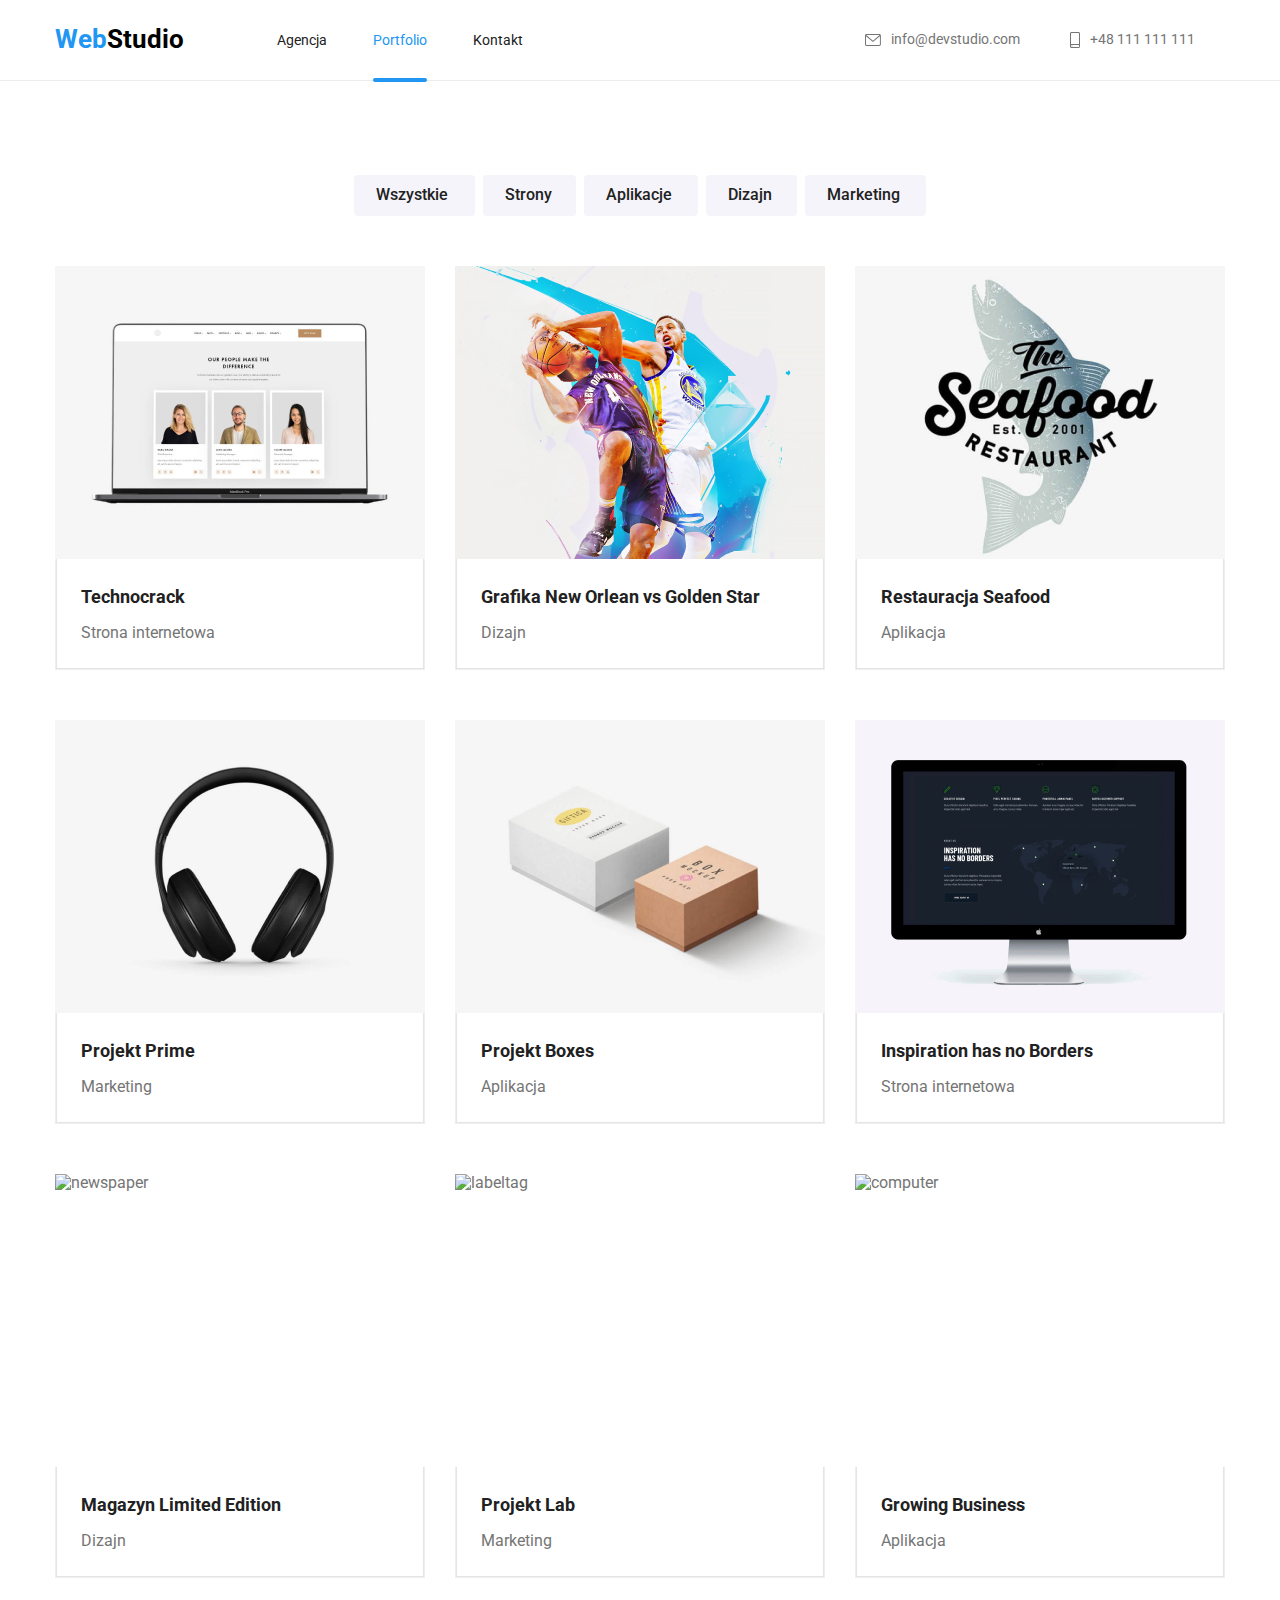
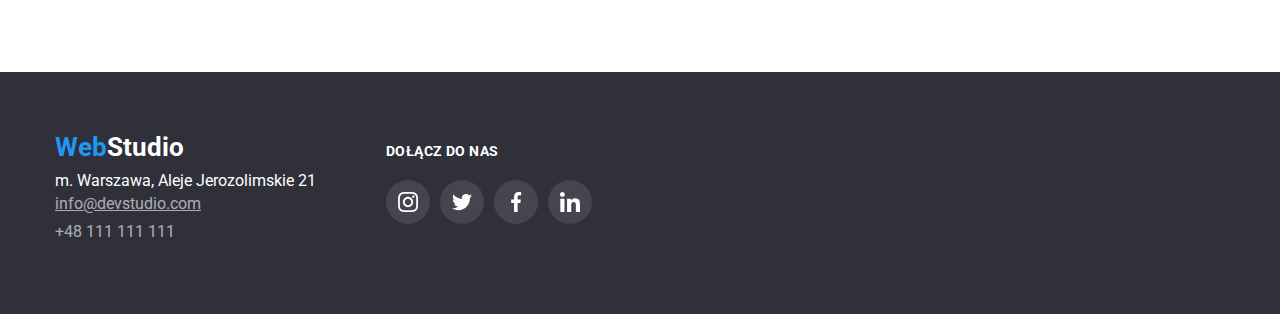
==== portfolio.html @ b487fbed "up" ====
<!DOCTYPE html>
<html lang="en">
  <head>
    <meta charset="UTF-8" />
    <meta http-equiv="X-UA-Compatible" content="IE=edge" />
    <meta name="viewport" content="width=device-width, initial-scale=1.0" />
    <title>Portfolio</title>
    <link
      rel="stylesheet"
      href="https://cdnjs.cloudflare.com/ajax/libs/modern-normalize/1.0.0/modern-normalize.min.css"
    />
    <link
      href="https://fonts.googleapis.com/css2?family=Raleway:wght@700&family=Roboto:wght@400;500;700;900&display=swap"
      rel="stylesheet"
    />
    <link href="./css/style.css" rel="stylesheet" />
  </head>
  <body>
    <header class="box-1">
      <div class="container">
        <div class="container-header">
          <a class="header" href="index.html">
            <span class="header-logo">Web</span>Studio</a
          >
          <nav>
            <ul class="navigation">
              <li><a class="link navigation" href="index.html">Agencja</a></li>
              <li>
                <a class="link navigation activepage" href="portfolio.html">Portfolio</a>
              </li>
              <li><a class="link navigation" href="#">Kontakt</a></li>
            </ul>
          </nav>
          <ul class="heading">
            <li>
              <a class="contact" href="mailto:info@devstudio.com">
                <svg class="icon-envelope">
                  <use href="./images/icons.svg#icon-envelope"></use>
                </svg>
                info@devstudio.com
              </a>
            </li>
            <li>
              <a class="contact-tel contact" href="tel:+48 111 111 111">
                <svg class="icon-smartphone">
                  <use href="./images/icons.svg#icon-smartphone"></use>
                </svg>
                +48 111 111 111
              </a>
            </li>
          </ul>
        </div>
      </div>
    </header>
    <main>
      <section class="button-section section">
        <div class="container">
          <ul class="heading-button">
            <li>
              <button class="button button-1 active" type="button">
                Wszystkie
              </button>
            </li>
            <li>
              <button class="button button-2 active" type="button">
                Strony
              </button>
            </li>
            <li>
              <button class="button button-3 active" type="button">
                Aplikacje
              </button>
            </li>
            <li>
              <button class="button button-4 active" type="button">
                Dizajn
              </button>
            </li>
            <li>
              <button class="button button-5 active" type="button">
                Marketing
              </button>
            </li>
          </ul>
        </div>
      </section>
      <section class="section-images section">
        <div class="container">
          <ul class="images-list">
            <li class="no images-list-photo">
              <div class="box">
                <img
                  src="./images/1.jpg"
                  alt="people"
                  width="370"
                  height="294"
                />

                <p class="overlay">
                  Technocrack jest popularną platformą wykorzystywaną do
                  rozpowszechniania koronawirusa. Firmy wykorzystują tę
                  platformę do celów szpiegowskich i ataków na niezabezpieczone
                  serwery konkurencji
                </p>
                <div class="t">
                  <h4 class="title">Technocrack</h4>
                  <p class="description">Strona internetowa</p>
                </div>
              </div>
            </li>

            <li class="no images-list-photo box-2">
              <div class="box">
                <img
                  src="./images/2.jpg"
                  alt="basketball"
                  width="370"
                  height="294"
                />
                <p class="overlay">
                  Technocrack jest popularną platformą wykorzystywaną do
                  rozpowszechniania koronawirusa. Firmy wykorzystują tę
                  platformę do celów szpiegowskich i ataków na niezabezpieczone
                  serwery konkurencji
                </p>
                <div class="t">
                  <h4 class="title">Grafika New Orlean vs Golden Star</h4>
                  <p class="description">Dizajn</p>
                </div>
              </div>
            </li>
            <li class="no images-list-photo">
              <div class="box">
                <img
                  src="./images/3.jpg"
                  alt="Seafood"
                  width="370"
                  height="294"
                />
                <p class="overlay">
                  Technocrack jest popularną platformą wykorzystywaną do
                  rozpowszechniania koronawirusa. Firmy wykorzystują tę
                  platformę do celów szpiegowskich i ataków na niezabezpieczone
                  serwery konkurencji
                </p>
                <div class="t">
                  <h4 class="title">Restauracja Seafood</h4>
                  <p class="description">Aplikacja</p>
                </div>
              </div>
            </li>
            <li class="images-list-photo">
              <div class="box">
                <img
                  src="./images/4.jpg"
                  alt="headphones"
                  width="370"
                  height="294"
                />
                <p class="overlay">
                  Technocrack jest popularną platformą wykorzystywaną do
                  rozpowszechniania koronawirusa. Firmy wykorzystują tę
                  platformę do celów szpiegowskich i ataków na niezabezpieczone
                  serwery konkurencji
                </p>
                <div class="t">
                  <h4 class="title">Projekt Prime</h4>
                  <p class="description">Marketing</p>
                </div>
              </div>
            </li>
            <li class="images-list-photo">
              <div class="box">
                <img
                  src="./images/5.jpg"
                  alt="Boxes"
                  width="370"
                  height="294"
                />
                <p class="overlay">
                  Technocrack jest popularną platformą wykorzystywaną do
                  rozpowszechniania koronawirusa. Firmy wykorzystują tę
                  platformę do celów szpiegowskich i ataków na niezabezpieczone
                  serwery konkurencji
                </p>
                <div class="t">
                  <h4 class="title">Projekt Boxes</h4>
                  <p class="description">Aplikacja</p>
                </div>
              </div>
            </li>
            <li class="images-list-photo">
              <div class="box">
                <img
                  src="./images/6.jpg"
                  alt="desktop"
                  width="370"
                  height="294"
                />
                <p class="overlay">
                  Technocrack jest popularną platformą wykorzystywaną do
                  rozpowszechniania koronawirusa. Firmy wykorzystują tę
                  platformę do celów szpiegowskich i ataków na niezabezpieczone
                  serwery konkurencji
                </p>
                <div class="t">
                  <h4 class="title">Inspiration has no Borders</h4>
                  <p class="description">Strona internetowa</p>
                </div>
              </div>
            </li>
            <li class="images-list-photo">
              <div class="box">
                <img
                  src="https://raw.githubusercontent.com/IzabelaSkrzynecka/goit-markup-hw-02/main/goit-markup-hw-02/images/7.jpg"
                  alt="newspaper"
                  width="370"
                  height="294"
                />
                <p class="overlay">
                  Technocrack jest popularną platformą wykorzystywaną do
                  rozpowszechniania koronawirusa. Firmy wykorzystują tę
                  platformę do celów szpiegowskich i ataków na niezabezpieczone
                  serwery konkurencji
                </p>
                <div class="t">
                  <h4 class="title">Magazyn Limited Edition</h4>
                  <p class="description">Dizajn</p>
                </div>
              </div>
            </li>
            <li class="images-list-photo">
              <div class="box">
                <img
                  src="https://raw.githubusercontent.com/IzabelaSkrzynecka/goit-markup-hw-02/main/goit-markup-hw-02/images/8.jpg"
                  alt="labeltag"
                  width="370"
                  height="294"
                />
                <p class="overlay">
                  Technocrack jest popularną platformą wykorzystywaną do
                  rozpowszechniania koronawirusa. Firmy wykorzystują tę
                  platformę do celów szpiegowskich i ataków na niezabezpieczone
                  serwery konkurencji
                </p>
                <div class="t">
                  <h4 class="title">Projekt Lab</h4>
                  <p class="description">Marketing</p>
                </div>
              </div>
            </li>
            <li class="images-list-photo">
              <div class="box">
                <img
                  src="https://raw.githubusercontent.com/IzabelaSkrzynecka/goit-markup-hw-04/main/images/9.jpg"
                  alt="computer"
                  width="370"
                  height="294"
                />
                <p class="overlay">
                  Technocrack jest popularną platformą wykorzystywaną do
                  rozpowszechniania koronawirusa. Firmy wykorzystują tę
                  platformę do celów szpiegowskich i ataków na niezabezpieczone
                  serwery konkurencji
                </p>
                <div class="t">
                  <h4 class="title">Growing Business</h4>
                  <p class="description">Aplikacja</p>
                </div>
              </div>
            </li>
          </ul>
        </div>
      </section>
    </main>
    <footer class="footer">
      <div class="container">
        <div class="down-footer">
          <a class="footer-header" href="WebStudio">
            <span class="header-logo">Web</span
            ><span class="header-logo-studio">Studio</span></a
          >
          <ul class="footer-heading">
            <li>m. Warszawa, Aleje Jerozolimskie 21</li>
            <li>
              <a
                class="footer-contact"
                class="contact"
                href="mailto:info@devstudio.com"
                >info@devstudio.com</a
              >
            </li>
            <li>
              <a class="footer-contact-tel" href="tel:+48 111 111 111"
                >+48 111 111 111</a
              >
            </li>
          </ul>
        </div>
        <div class="footer-social">
          <strong class="connect">Dołącz do nas</strong>
          <ul class="social-list">
            <li class="social-list-item">
              <a href="">
                <svg class="footer-icon-social" width="20" height="20">
                  <use href="./images/icons.svg#icon-instagram"></use>
                </svg>
              </a>
            </li>
            <li class="social-list-item">
              <a href="">
                <svg class="footer-icon-social" width="20" height="20">
                  <use href="./images/icons.svg#icon-twitter"></use>
                </svg>
              </a>
            </li>
            <li class="social-list-item">
              <a href="">
                <svg class="footer-icon-social" width="20" height="20">
                  <use href="./images/icons.svg#icon-facebook"></use>
                </svg>
              </a>
            </li>
            <li class="social-list-item">
              <a href="">
                <svg class="footer-icon-social" width="20" height="20">
                  <use href="./images/icons.svg#icon-linkedin"></use>
                </svg>
              </a>
            </li>
          </ul>
        </div>
      </div>
    </footer>
  </body>
</html>
---- css/style.css ----
:root {
  --brand-color: #757575;
  --beside-color: #2196f3;
  --animation: 250ms cubic-bezier(0.4, 0, 0.2, 1);
}
body {
  font-family: "Roboto", "Raleway", sans-serif;
  color: var(--brand-color);
  background-color: #ffffff;
}
h1,
h2,
h3,
h4 {
  margin: 0;
  padding: 0;
}
ul {
  margin: 0;
  padding: 0;
}
p {
  margin: 0;
  padding: 0;
}
img {
  display: block;
}
.container {
  width: 1200px;
  padding: 0 15px;
  align-items: center;
  margin: 0 auto;
}

.row {
  display: flex;
  flex-direction: column;
}
.container-header {
  display: flex;
  align-items: center;
  height: 80px;
}
.box-1 {
  border-bottom-color: #ececec;
  border-bottom-width: 1px;
  border-bottom-style: solid;
}

.header {
  display: flex;
  align-items: center;
  margin-right: 93px;
  flex-direction: row;
}
.navigation {
  display: flex;
  align-items: center;
  margin-right: 46px;
}
.navigation:not(:last-child) {
  margin-right: 46px;
}
.link {
  display: flex;
  align-items: center;
}

.heading {
  display: flex;
  align-items: center;
  margin-left: auto;
}
.heading-logo {
  display: flex;
  align-items: center;
  margin-left: auto;
  justify-content: center;
  list-style: none;
  margin-left: -15px;
  margin-right: -15px;
}
.contact-tel {
  padding-left: 10px;
}

.section {
  padding-top: 94px;
  padding-bottom: 94px;
}

.header {
  text-decoration: none;
  font-size: 26px;
  line-height: 1.2;
  font-weight: 700;
  background-color: #ffffff;
  transition: color var(--animation);
}
.header:hover {
  color: var(--beside-color);
}
.header-logo {
  color: var(--beside-color);
}

.header-logo-studio {
  color: #ffffff;
}
.title {
  font-size: 18px;
  line-height: 2;
  color: #212121;
  padding-left: 24px;
  padding-top: 20px;
  padding-right: 24px;
  padding-bottom: 4px;
  border-right: 1px solid #e5e5e5;
  border-left: 1px solid #e5e5e5;
}
.description {
  font-size: 16px;
  line-height: 1.8;
  color: var(--brand-color);
  padding-left: 24px;
  padding-bottom: 20px;
  border-right: 1px solid #e5e5e5;
  border-left: 1px solid #e5e5e5;
  border-bottom: 1px solid #e5e5e5;
}
.button-colour {
  color: #ffffff;
  font-size: 16px;
  font-weight: 500;
  border: none;
  padding: 15px 32px;
  text-align: center;
  cursor: pointer;
  background: var(--beside-color);
  border-radius: 4px;
  line-height: 1.8;
  width: 200px;
  transition: color var(--animation);
}
.button-colour:hover {
  background-color: #188ce8;
}
.section-solution .container {
  display: flex;
  justify-content: center;
  align-items: center;
  flex-direction: column;
  min-width: auto;
  height: 100%;
  margin: 0 auto;
}
.button {
  background-color: var(--beside-color);
  color: #212121;
  font-size: 16px;
  font-weight: 500;
  border: none;
  cursor: pointer;
  background: #f5f4fa;
  border-radius: 4px;
  line-height: 1.8;
}

.button-section {
  padding-bottom: 0px;
}
.navigation {
  list-style-type: none;
  text-decoration: none;
  font-size: 14px;
  line-height: 1.5;
  line-height: 100%;
  text-align: left;
  align-items: baseline;
  letter-spacing: 2%;
  fill: solid;
  color: #212121;
  background-color: #ffffff;
  display: flex;
  transition: color var(--animation);
}
.navigation:hover {
  color: var(--beside-color);
}
.header-two {
  font-size: 36px;
  line-height: 1.1;
  color: #212121;
  text-align: center;
  padding-bottom: 50px;
}
.contact {
  font-size: 14px;
  list-style-type: none;
  line-height: 1.1;
  color: var(--brand-color);
  text-decoration: none;
  background-color: #ffffff;
  display: flex;
  align-items: center;
  margin-right: 30px;
  margin-left: 10px;
  transition: color var(--animation);
}
.contact:hover {
  color: var(--beside-color);
}
.section-solution {
  display: flex;
  align-items: center;
  justify-content: center;
  background-color: black;
  flex-grow: 1;
  height: 600px;
  max-width: 1600px;
  background-image: linear-gradient(
      rgba(47, 48, 58, 0.4),
      rgba(47, 48, 58, 0.4)
    ),
    url("../images/background-img.jpg");
  background-size: cover;
  background-repeat: no-repeat;
  margin: 0 auto;
}

.solution {
  font-style: Black;
  font-size: 44px;
  line-height: 1.3;
  vertical-align: top;
  color: white;
  text-align: center;
  max-width: 696px;
  padding-bottom: 30px;
}

.heading {
  list-style: none;
  display: flex;
  flex-wrap: nowrap;
}
.headings {
  list-style: none;
  color: black;
  font-size: 14px;
  line-height: 1.1;
  display: flex;
  margin-bottom: 10px;
}

.text {
  font-size: 14px;
  line-height: 1.7;
  color: var(--brand-color);
  display: flex;
}
.section-lorem-ipsum {
  padding-bottom: 0;
  display: flex;
  flex-direction: column;
  margin: 0 auto;
}
.ipsum {
  padding-right: 30px;
}
.service {
  display: flex;
  flex-direction: column;
}
.header {
  font-style: 700;
  font-size: 26px;
  line-height: 1.2;
  text-align: center;
  vertical-align: top;
  color: black;
  list-style-type: none;
}
.img-index {
  display: flex;
  align-items: center;
  margin-right: 30px;
  margin-left: auto;
  border-radius: 4px;
}
.white {
  background-color: #ffffff;
  box-shadow: 0px 1px 3px rgba(0, 0, 0, 0.12), 0px 1px 1px rgba(0, 0, 0, 0.14),
    0px 2px 1px rgba(0, 0, 0, 0.2);

  margin-right: 30px;
  width: 270px;
  border-radius: 0px 0px 4px 4px;
}
.white:first-child {
  margin-left: 0px;
}

.white:last-child {
  margin-right: 0px;
}

.person {
  color: black;
  font-family: "Roboto";
  font-style: normal;
  font-weight: 500;
  font-size: 16px;
  line-height: 1.19;
  text-align: center;
  letter-spacing: 0.03em;
  margin-top: 30px;
  margin-bottom: 10px;
}
.job {
  font-size: 16px;
  color: var(--brand-color);
  font-family: "Roboto";
  font-style: normal;
  font-weight: 400;
  line-height: 1.19;
  text-align: center;
  letter-spacing: 0.03em;
  padding-bottom: 30px;
}
.members {
  background-color: #f5f4fa;
}
.footer {
  text-decoration: none;
  color: #ffffff;
  background-color: #2f303a;
  padding-top: 60px;
  padding-bottom: 60px;
}
.footer-header {
  background-color: #2f303a;
  font-size: 26px;
  line-height: 1.2;
  font-weight: 700;
  text-decoration: none;
  width: 145px;
}
.footer-heading {
  display: flex;
  flex-direction: column;
  align-items: left;
  padding-top: 9px;
  padding-bottom: 9px;
  list-style: none;
}
.footer-contact {
  color: #ffffff;
  opacity: 0.6;
  background-color: #2f303a;
  line-height: 1.7;
  font-size: 14;
  transition: color var(--animation);
}
.footer-contact:hover {
  color: var(--beside-color);
}
.footer-contact-tel {
  color: #ffffff;
  opacity: 0.6;
  background-color: #2f303a;
  line-height: 1.7;
  font-size: 14;
  text-decoration: none;
  transition: color var(--animation);
}

.footer-contact-tel:hover {
  color: var(--beside-color);
}

.button-1 {
  display: flex;
  width: 121px;
  padding: 6px 22px;
  align-items: center;
  margin-right: 8px;
  margin-left: auto;
}
.active:hover,
.active:focus {
  color: white;
  background-color: var(--beside-color);
  box-shadow: 0px 3px 1px rgba(0, 0, 0, 0.1), 0px 1px 2px rgba(0, 0, 0, 0.08),
    0px 2px 2px rgba(0, 0, 0, 0.12);
  transition: color var(--animation);
}

.button-2 {
  display: flex;
  width: 93px;
  padding: 6px 22px;
  align-items: center;
  margin-right: 8px;
}
.button-3 {
  display: flex;
  width: 114px;
  padding: 6px 22px;
  align-items: center;
  margin-right: 8px;
}
.button-4 {
  display: flex;
  width: 91px;
  padding: 6px 22px;
  align-items: center;
  margin-right: 8px;
}
.button-5 {
  display: flex;
  width: 121px;
  padding: 6px 22px;
  align-items: center;
  margin-right: auto;
}
.heading-button {
  display: flex;
  list-style: none;
  align-items: center;
  display: flex;
  justify-content: center;
  cursor: pointer;
  list-style: none;
}
.section-images {
  padding-top: 0;
}
.images-list {
  display: flex;
  flex-wrap: wrap;
  justify-content: space-between;
  list-style: none;
}
.images-list-photo {
  background-color: #ffffff;
  margin-top: 50px;
  width: 370px;
}
.images-list-photo:hover,
.images-list-photo:focus {
  box-shadow: 0px 1px 1px rgba(0, 0, 0, 0.12), 0px 4px 4px rgba(0, 0, 0, 0.06),
    1px 4px 6px rgba(0, 0, 0, 0.16);
}

.icon-envelope {
  display: flex;
  width: 16px;
  height: 12px;
  fill: currentColor;
  margin-right: 10px;
  transition: fill var(--animation);
}
.icon-envelope:hover,
.icon-envelope:focus {
  color: var(--beside-color);
}
.icon-smartphone:hover,
.icon-smartphone:focus {
  color: var(--beside-color);
}

.icon-smartphone {
  width: 10px;
  height: 16px;
  display: flex;
  fill: currentColor;
  margin-right: 10px;
  transition: fill var(--animation);
}
.icon {
  width: 70px;
  height: 70px;
}
.lorem-icon {
  display: flex;
  justify-content: center;
  align-items: center;
  width: 270px;
  height: 120px;
  background: #f5f4fa;
  border-radius: 4px;
  margin-bottom: 30px;
}
.icon-logo > a {
  width: 170px;
  height: 92px;
  display: flex;
  border: #afb1b8 solid 1px;
  border-radius: 4px;
  justify-content: center;
  align-items: center;
}
.icon-logo > a:hover,
.icon-logo > a:focus {
  color: var(--beside-color);
  border: 1px solid var(--beside-color);
}
.icon-box {
  fill: currentColor;
  width: 106px;
}
.icon-logo-color {
  color: #afb1b8;
}
.icon-logo {
  margin-left: 15px;
  margin-right: 15px;
  transition: color var(--animation);
}

.icon-logo:last-child {
  margin-right: 0;
}
.icon-logo-box {
  display: flex;
  width: 44px;
  height: 44px;
  align-items: center;
  justify-content: center;
}

.social-media {
  display: flex;
  justify-content: center;
  align-items: center;
  padding-bottom: 30px;
  list-style: none;
}

.social-media_link > a {
  display: flex;
  width: 44px;
  height: 44px;
  border-radius: 50%;
  color: #afb1b8;
  align-items: center;
  justify-content: center;
  margin-right: 10px;
  transition: color var(--animation);
}
.social-media_link:first-child > a {
  margin-left: 32px;
}
.social-media_link:last-child > a {
  margin-right: 20px;
}

.social-media_link > a:hover,
.social-media_link > a:focus {
  background-color: #2196f3;
  color: #ffffff;
}
.social-icon {
  width: 20px;
  height: 20px;
  fill: currentColor;
  display: flex;
}

.footer-social {
  padding-left: 70px;
 
}
.footer > .container {
  display: flex;
  align-items: baseline;
}
.connect {
  font-weight: 700;
  font-size: 14px;
  line-height: 1.1428;
  letter-spacing: 0.03em;
  text-transform: uppercase;

  color: var(--white_color);
}

.social-list {
  display: flex;
  margin-top: 20px;
  list-style: none;
}

.social-list-item {
  margin-right: 10px;
  list-style: none;
}

.social-list-item:last-child {
  margin-right: 0;
}

.social-list-item > a {
  display: flex;
  width: 44px;
  height: 44px;
  align-items: center;
  justify-content: center;
  background-color: rgba(255, 255, 255, 0.1);
  border-radius: 50%;
  color: white;
  transition: color var(--animation);
}

.social-list-item > a:hover,
.social-list-item > a:focus {
  background-color: var(--beside-color);
}

.footer-icon-social {
  fill: currentColor;
}

.box {
  position: relative;
  overflow: hidden;
  height: 404px;
  width: 370px;
}

.overlay {
  position: absolute;
  top: 0;
  left: 0;
  width: 100%;
  height: 100%;
  background-color: rgba(33, 150, 243, 0.9);
  transform: translatey(101%);
  color: #fff;
  padding-top: 49px;
  padding-left: 24px;
  padding-right: 45px;
  margin: 0;
  font-size: 18px;
  line-height: 1.55;
  transition: color var(--animation);
}
.box:hover .overlay {
  transform: translateX(0);
}
.t {
  z-index: 1001;
  position: absolute;
  background-color: #fff;
  bottom: 0;
  left: 0;
  width: 100%;
  border-left: 1px solid #eeeeee;
  border-right: 1px solid #eeeeee;
  border-bottom: 1px solid #eeeeee;
}
.activepage {
  color: var(--beside-color);
  position: relative;
}
.activepage::after {
  content: "";
  position: absolute;
  bottom: -35px;
  display: block;
  width: 100%;
  border-top: 4px solid var(--beside-color);
  border-radius: 2px;
}
.service-list {
  display: block;
  max-width: 100%;
  height: auto;
  position: relative;
}

.service-desc {
  position: absolute;
  display: flex;
  bottom: 0;
  width: 370px;
  height: 70px;
  background-color: rgba(47, 48, 58, 0.8);
  align-items: center;
  justify-content: center;
  font-weight: 700;
  font-size: 14px;
  line-height: 1.14;
  letter-spacing: 0.03em;
  color: #fff;
}
/*Okno modalne*/
.backdrop {
  position: fixed;
  left: 0;
  top: 0;
  width: 100%;
  height: 100%;
  background-color: rgba(0, 0, 0, 0.2);
  transition: var(--animation);
}

.modal {
  position: absolute;
  top: 50%;
  left: 50%;
  transform: translate(-50%, -50%);
  width: 528px;
  height: 581px;
  background-color: #ffffff;
  transition: background-color 500ms linear, 600ms;
  padding: 40px;
}

.modal:hover {
  background-color: #fff;
}

.is-hidden {
  opacity: 0;
  visibility: hidden;
  pointer-events: none;
}

.modal-header {
  margin-bottom: 12px;
  font-weight: 700;
  font-size: 20px;
  line-height: 1.15;
  text-align: center;
  letter-spacing: 0.03em;
  color: #000;
}
.label-form {
  position: relative;
  display: block;
  width: 448px;
  height: 58px;
}
.label-position {
  margin-top: 10px;
  margin-bottom: 4px;
}
.icon-form {
  position: absolute;
  display: inline-block;
  width: 18px;
  height: 18px;
  bottom: 9px;
  left: 12px;
  transition: fill var(--animation);
}
.input-form {
  width: 100%;
  height: 40px;
  transition: border var(--animation);
  border: 1px solid rgba(33, 33, 33, 0.2);
  border-radius: 4px;
  padding-left: 36px;
}
.input-form:focus + .icon-form {
  fill: var(--beside-color);
}
.form-textarea {
  width: 448px;
  height: 120px;
  border: 1px solid rgba(33, 33, 33, 0.2);
  box-sizing: border-box;
  border-radius: 4px;
  padding: 12px 16px;
  transition: border var(--animation);
}
.input-form:focus-within {
  border: 1px solid var(--beside-color);
  border-radius: 4px;
  outline: none;
}

.form-textarea:focus-within {
  border: 1px solid var(--beside-color);
  border-radius: 4px;
  outline: none;
}
.modal-form {
  display: flex;
  width: 100%;
  flex-direction: column;
  align-items: center;
  justify-content: center;
  margin-bottom: 30px;
}

.modal-form-policy-text::before {
  display: inline-block;
  content: "";
  width: 16px;
  height: 16px;
  outline: 1px solid #000;
  transition: all var(--animation);
  margin-right: 8px;
  margin-top: 20px;
  cursor: pointer;

}

.blue {
  color: var(--beside-color);
}

.modal-form-policy:checked + .modal-form-policy-text::before {
  background-color: var(--beside-color);
  background-image: url(../images/checkbox.svg);
  background-position: 0% 50%;
}

.visually-hidden {
  position: absolute;
  width: 1px;
  height: 1px;
  overflow: hidden;
  border: 0;
  padding: 0;
  clip: rect(1px 1px 1px 1px);
}
.form-btn {
  display: block;
  padding: 10px 55px;
  text-align: center;
  margin-left: auto;
  margin-right: auto;
  color: #fff;
  text-decoration: none;
  background-color: var(--beside-color);
  box-shadow: 0px 4px 4px rgba(0, 0, 0, 0.15);
  border-radius: 4px;
  border:none;
  font-weight: 700;
  cursor: pointer;
  width: 200px;
  height: 50px;
  font-size: 16px;
  line-height: 1.88;
  letter-spacing: 0.06em;
  transition: backgorund-color var(--animation);
}

.close-btn {
  position: absolute;
  top: 8px;
  right: 8px;
  width: 30px;
  height: 30px;
  background-color: #ffffff;
  border: 1px solid rgba(0, 0, 0, 0.1);
  border-radius: 50%;
  cursor: pointer;
}

.is-hidden .modal {
  transform: translate(-100%);
}
.mailing {
  margin-left: auto;
}

.mailing-header {
  display: block;
  margin-bottom: 20px;
  font-weight: 700;
  font-size: 14px;
  line-height: 1.14;
  letter-spacing: 0.03em;
  text-transform: uppercase;
  color: var(--white_color);
  border: 1px solid rgba(0, 0, 0, 0.15);
  
}

.mailing-form {
  display: flex;
}

.mailing-input {
  width: 358px;
  padding: 15px 0 15px 16px;
  border: 1px solid rgba(255, 255, 255, 0.3);
  box-sizing: border-box;
  filter: drop-shadow(0px 4px 4px rgba(0, 0, 0, 0.15));
  border-radius: 4px;
  background-color: rgba(0, 0, 0, 0);
  color: #fff;
}

.mailing-btn {
  display: flex;
  align-items: center;
  text-align: center;
  letter-spacing: 0.06em;
  color: #fff;
  padding: 10px 28px;
  margin-left: 12px;
  background: var(--beside-color);
  box-shadow: 0px 4px 4px rgba(0, 0, 0, 0.15);
  border-radius: 4px;
  font-weight: 700;
  font-size: 16px;
  line-height: 1.88;
  cursor: pointer;
}

.mailing-icon {
  display: inline-block;
  width: 24px;
  height: 24px;
  margin-left: 10px;
  fill: #fff;
}
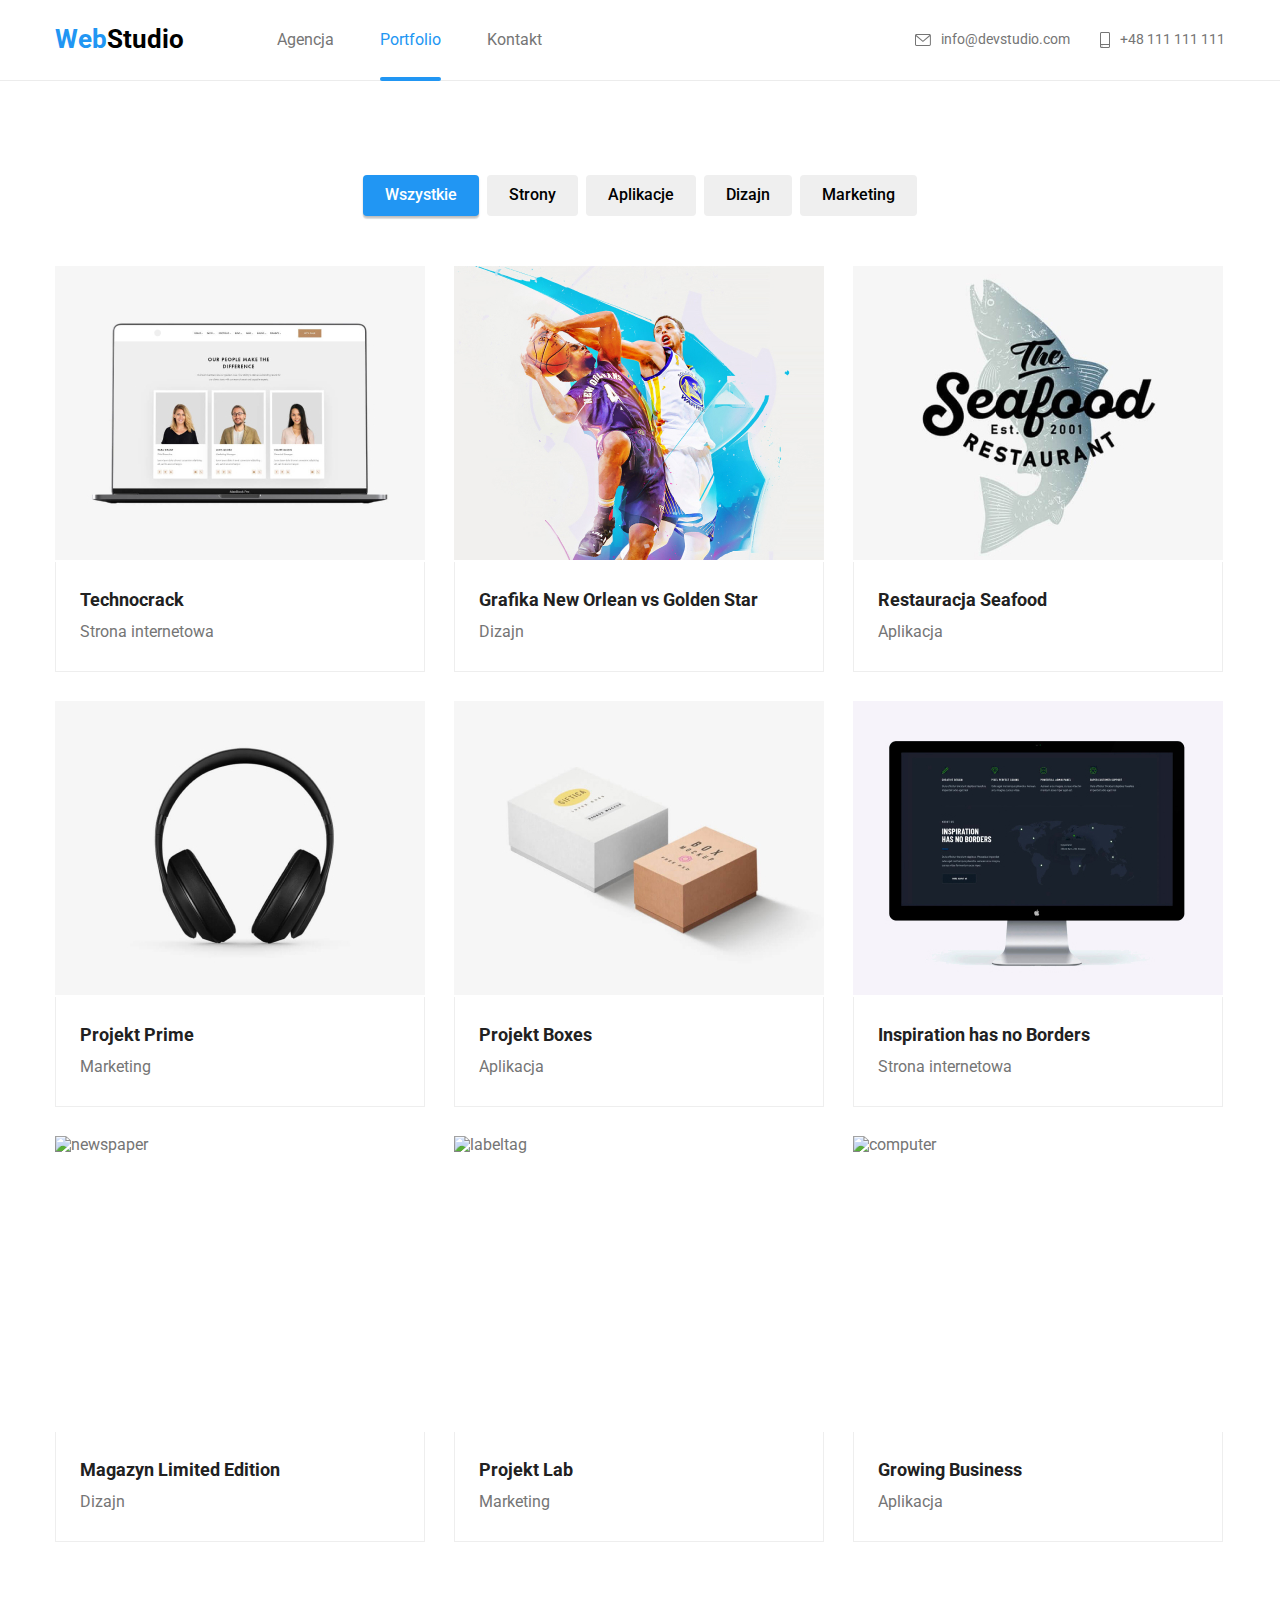
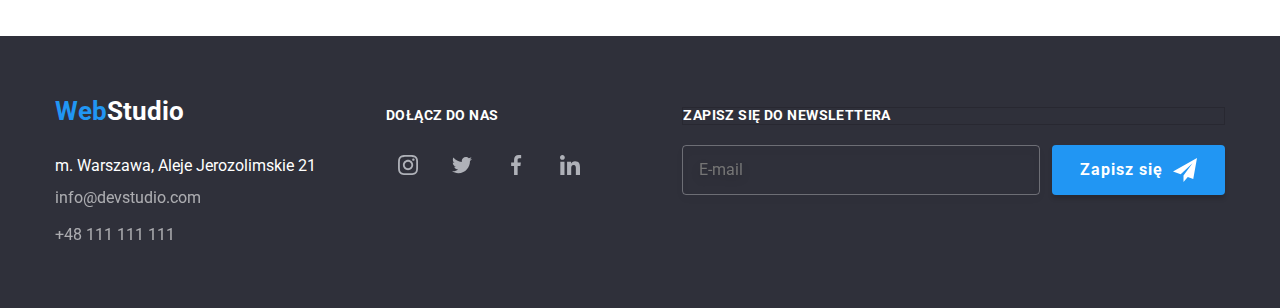
==== commit d87fc074: "up" ====
--- a/portfolio.html
+++ b/portfolio.html
@@ -13,36 +13,42 @@
       href="https://fonts.googleapis.com/css2?family=Raleway:wght@700&family=Roboto:wght@400;500;700;900&display=swap"
       rel="stylesheet"
     />
-    <link href="./css/style.css" rel="stylesheet" />
+    <link href="./css/main.min.css" rel="stylesheet" />
   </head>
   <body>
-    <header class="box-1">
+    <header class="header">
       <div class="container">
-        <div class="container-header">
-          <a class="header" href="index.html">
-            <span class="header-logo">Web</span>Studio</a
+        <div class="container--header">
+          <a class="logo logo__header" href="index.html">
+            <span class="logo__web">Web</span>Studio</a
           >
-          <nav>
-            <ul class="navigation">
-              <li><a class="link navigation" href="index.html">Agencja</a></li>
+          <nav class="navigation">
+            <ul class="navigation__list">
               <li>
-                <a class="link navigation activepage" href="portfolio.html">Portfolio</a>
+                <a
+                  class="navigation__link"
+                  href="index.html"
+                  >Agencja</a
+                >
               </li>
-              <li><a class="link navigation" href="#">Kontakt</a></li>
+              <li>
+                <a class="navigation__link  navigation__link--active" href="portfolio.html">Portfolio</a>
+              </li>
+              <li><a class="navigation__link" href="#">Kontakt</a></li>
             </ul>
           </nav>
-          <ul class="heading">
-            <li>
-              <a class="contact" href="mailto:info@devstudio.com">
-                <svg class="icon-envelope">
+          <ul class="contacts">
+            <li>
+              <a class="contacts__link" href="mailto:info@devstudio.com">
+                <svg class="contacts__icon" width="16px" height="12px">
                   <use href="./images/icons.svg#icon-envelope"></use>
                 </svg>
                 info@devstudio.com
               </a>
             </li>
             <li>
-              <a class="contact-tel contact" href="tel:+48 111 111 111">
-                <svg class="icon-smartphone">
+              <a class="contacts__link" href="tel:+48 111 111 111">
+                <svg class="contacts__icon" width="10px" height="16px">
                   <use href="./images/icons.svg#icon-smartphone"></use>
                 </svg>
                 +48 111 111 111
@@ -53,219 +59,256 @@
       </div>
     </header>
     <main>
-      <section class="button-section section">
+      <section class="filters">
         <div class="container">
-          <ul class="heading-button">
-            <li>
-              <button class="button button-1 active" type="button">
+          <ul class="filters__set">
+            <li>
+              <button class="filters__button filters__button--active" type="button">
                 Wszystkie
               </button>
             </li>
             <li>
-              <button class="button button-2 active" type="button">
+              <button class="filters__button" type="button">
                 Strony
               </button>
             </li>
             <li>
-              <button class="button button-3 active" type="button">
+              <button class="filters__button" type="button">
                 Aplikacje
               </button>
             </li>
             <li>
-              <button class="button button-4 active" type="button">
+              <button class="filters__button" type="button">
                 Dizajn
               </button>
             </li>
             <li>
-              <button class="button button-5 active" type="button">
+              <button class="filters__button" type="button">
                 Marketing
               </button>
             </li>
           </ul>
         </div>
       </section>
-      <section class="section-images section">
+      <section class="cards">
         <div class="container">
-          <ul class="images-list">
-            <li class="no images-list-photo">
-              <div class="box">
-                <img
+          <ul class="cards__grid">
+            <li class="cards__grid-item">
+              <div class="card">
+                <div class="card__image-box">
+                   <img
                   src="./images/1.jpg"
                   alt="people"
                   width="370"
                   height="294"
                 />
 
-                <p class="overlay">
-                  Technocrack jest popularną platformą wykorzystywaną do
-                  rozpowszechniania koronawirusa. Firmy wykorzystują tę
-                  platformę do celów szpiegowskich i ataków na niezabezpieczone
-                  serwery konkurencji
-                </p>
-                <div class="t">
-                  <h4 class="title">Technocrack</h4>
-                  <p class="description">Strona internetowa</p>
-                </div>
-              </div>
-            </li>
-
-            <li class="no images-list-photo box-2">
-              <div class="box">
-                <img
+                <p class="card__overlay">
+                  Technocrack jest popularną platformą wykorzystywaną do
+                  rozpowszechniania koronawirusa. Firmy wykorzystują tę
+                  platformę do celów szpiegowskich i ataków na niezabezpieczone
+                  serwery konkurencji
+                </p>
+                </div>
+               
+                <div class="card__txt-box">
+                  <h4 class="card__txt-title">Technocrack</h4>
+                  <p class="card__txt-description">Strona internetowa</p>
+                </div>
+              </div>
+            </li>
+
+            <li class="cards__grid-item">
+              <div class="card">
+                <div class="card__image-box">
+<img
                   src="./images/2.jpg"
                   alt="basketball"
                   width="370"
                   height="294"
                 />
-                <p class="overlay">
-                  Technocrack jest popularną platformą wykorzystywaną do
-                  rozpowszechniania koronawirusa. Firmy wykorzystują tę
-                  platformę do celów szpiegowskich i ataków na niezabezpieczone
-                  serwery konkurencji
-                </p>
-                <div class="t">
-                  <h4 class="title">Grafika New Orlean vs Golden Star</h4>
-                  <p class="description">Dizajn</p>
-                </div>
-              </div>
-            </li>
-            <li class="no images-list-photo">
-              <div class="box">
-                <img
+                <p class="card__overlay">
+                  Technocrack jest popularną platformą wykorzystywaną do
+                  rozpowszechniania koronawirusa. Firmy wykorzystują tę
+                  platformę do celów szpiegowskich i ataków na niezabezpieczone
+                  serwery konkurencji
+                </p>
+
+                </div>
+                
+                <div class="card__txt-box">
+                  <h4 class="card__txt-title">Grafika New Orlean vs Golden Star</h4>
+                  <p class="card__txt-description">Dizajn</p>
+                </div>
+              </div>
+            </li>
+            <li class="cards__grid-item">
+              <div class="card">
+                <div class="card__image-box">
+ <img
                   src="./images/3.jpg"
                   alt="Seafood"
                   width="370"
                   height="294"
                 />
-                <p class="overlay">
-                  Technocrack jest popularną platformą wykorzystywaną do
-                  rozpowszechniania koronawirusa. Firmy wykorzystują tę
-                  platformę do celów szpiegowskich i ataków na niezabezpieczone
-                  serwery konkurencji
-                </p>
-                <div class="t">
-                  <h4 class="title">Restauracja Seafood</h4>
-                  <p class="description">Aplikacja</p>
-                </div>
-              </div>
-            </li>
-            <li class="images-list-photo">
-              <div class="box">
-                <img
+                <p class="card__overlay">
+                  Technocrack jest popularną platformą wykorzystywaną do
+                  rozpowszechniania koronawirusa. Firmy wykorzystują tę
+                  platformę do celów szpiegowskich i ataków na niezabezpieczone
+                  serwery konkurencji
+                </p>
+
+                </div>
+               
+                <div class="card__txt-box">
+                  <h4 class="card__txt-title">Restauracja Seafood</h4>
+                  <p class="card__txt-description">Aplikacja</p>
+                </div>
+              </div>
+            </li>
+            <li class="cards__grid-item">
+              <div class="card">
+
+              <div class="card__image-box">
+ <img
                   src="./images/4.jpg"
                   alt="headphones"
                   width="370"
                   height="294"
                 />
-                <p class="overlay">
-                  Technocrack jest popularną platformą wykorzystywaną do
-                  rozpowszechniania koronawirusa. Firmy wykorzystują tę
-                  platformę do celów szpiegowskich i ataków na niezabezpieczone
-                  serwery konkurencji
-                </p>
-                <div class="t">
-                  <h4 class="title">Projekt Prime</h4>
-                  <p class="description">Marketing</p>
-                </div>
-              </div>
-            </li>
-            <li class="images-list-photo">
-              <div class="box">
-                <img
+                <p class="card__overlay">
+                  Technocrack jest popularną platformą wykorzystywaną do
+                  rozpowszechniania koronawirusa. Firmy wykorzystują tę
+                  platformę do celów szpiegowskich i ataków na niezabezpieczone
+                  serwery konkurencji
+                </p>
+
+              </div>
+
+               
+                <div class="card__txt-box">
+                  <h4 class="card__txt-title">Projekt Prime</h4>
+                  <p class="card__txt-description">Marketing</p>
+                </div>
+              </div>
+            </li>
+            <li class="cards__grid-item">
+              <div class="card">
+
+                <div class="card__image-box">
+<img
                   src="./images/5.jpg"
                   alt="Boxes"
                   width="370"
                   height="294"
                 />
-                <p class="overlay">
-                  Technocrack jest popularną platformą wykorzystywaną do
-                  rozpowszechniania koronawirusa. Firmy wykorzystują tę
-                  platformę do celów szpiegowskich i ataków na niezabezpieczone
-                  serwery konkurencji
-                </p>
-                <div class="t">
-                  <h4 class="title">Projekt Boxes</h4>
-                  <p class="description">Aplikacja</p>
-                </div>
-              </div>
-            </li>
-            <li class="images-list-photo">
-              <div class="box">
-                <img
+                <p class="card__overlay">
+                  Technocrack jest popularną platformą wykorzystywaną do
+                  rozpowszechniania koronawirusa. Firmy wykorzystują tę
+                  platformę do celów szpiegowskich i ataków na niezabezpieczone
+                  serwery konkurencji
+                </p>
+
+                </div>
+                
+                <div class="card__txt-box">
+                  <h4 class="card__txt-title">Projekt Boxes</h4>
+                  <p class="card__txt-description">Aplikacja</p>
+                </div>
+              </div>
+            </li>
+            <li class="cards__grid-item">
+              <div class="card">
+                <div class="card__image-box">
+<img
                   src="./images/6.jpg"
                   alt="desktop"
                   width="370"
                   height="294"
                 />
-                <p class="overlay">
-                  Technocrack jest popularną platformą wykorzystywaną do
-                  rozpowszechniania koronawirusa. Firmy wykorzystują tę
-                  platformę do celów szpiegowskich i ataków na niezabezpieczone
-                  serwery konkurencji
-                </p>
-                <div class="t">
-                  <h4 class="title">Inspiration has no Borders</h4>
-                  <p class="description">Strona internetowa</p>
-                </div>
-              </div>
-            </li>
-            <li class="images-list-photo">
-              <div class="box">
-                <img
+                <p class="card__overlay">
+                  Technocrack jest popularną platformą wykorzystywaną do
+                  rozpowszechniania koronawirusa. Firmy wykorzystują tę
+                  platformę do celów szpiegowskich i ataków na niezabezpieczone
+                  serwery konkurencji
+                </p>
+
+                </div>
+
+
+
+                
+                <div class="card__txt-box">
+                  <h4 class="card__txt-title">Inspiration has no Borders</h4>
+                  <p class="card__txt-description">Strona internetowa</p>
+                </div>
+              </div>
+            </li>
+            <li class="cards__grid-item">
+              <div class="card">
+                <div class="card__image-box">
+<img
                   src="https://raw.githubusercontent.com/IzabelaSkrzynecka/goit-markup-hw-02/main/goit-markup-hw-02/images/7.jpg"
                   alt="newspaper"
                   width="370"
                   height="294"
                 />
-                <p class="overlay">
-                  Technocrack jest popularną platformą wykorzystywaną do
-                  rozpowszechniania koronawirusa. Firmy wykorzystują tę
-                  platformę do celów szpiegowskich i ataków na niezabezpieczone
-                  serwery konkurencji
-                </p>
-                <div class="t">
-                  <h4 class="title">Magazyn Limited Edition</h4>
-                  <p class="description">Dizajn</p>
-                </div>
-              </div>
-            </li>
-            <li class="images-list-photo">
-              <div class="box">
+                <p class="card__overlay">
+                  Technocrack jest popularną platformą wykorzystywaną do
+                  rozpowszechniania koronawirusa. Firmy wykorzystują tę
+                  platformę do celów szpiegowskich i ataków na niezabezpieczone
+                  serwery konkurencji
+                </p>
+
+                </div>
+                
+                <div class="card__txt-box">
+                  <h4 class="card__txt-title">Magazyn Limited Edition</h4>
+                  <p class="card__txt-description">Dizajn</p>
+                </div>
+              </div>
+            </li>
+            <li class="cards__grid-item">
+              <div class="card">
+                <div class="card__image-box">
                 <img
                   src="https://raw.githubusercontent.com/IzabelaSkrzynecka/goit-markup-hw-02/main/goit-markup-hw-02/images/8.jpg"
                   alt="labeltag"
                   width="370"
                   height="294"
-                />
-                <p class="overlay">
-                  Technocrack jest popularną platformą wykorzystywaną do
-                  rozpowszechniania koronawirusa. Firmy wykorzystują tę
-                  platformę do celów szpiegowskich i ataków na niezabezpieczone
-                  serwery konkurencji
-                </p>
-                <div class="t">
-                  <h4 class="title">Projekt Lab</h4>
-                  <p class="description">Marketing</p>
-                </div>
-              </div>
-            </li>
-            <li class="images-list-photo">
-              <div class="box">
-                <img
+              
+                />
+                <p class="card__overlay">
+                  Technocrack jest popularną platformą wykorzystywaną do
+                  rozpowszechniania koronawirusa. Firmy wykorzystują tę
+                  platformę do celów szpiegowskich i ataków na niezabezpieczone
+                  serwery konkurencji
+                </p>
+                </div>
+                <div class="card__txt-box">
+                  <h4 class="card__txt-title">Projekt Lab</h4>
+                  <p class="card__txt-description">Marketing</p>
+                </div>
+              </div>
+            </li>
+            <li class="cards__grid-item">
+              <div class="card">
+                <div class="card__image-box">
+                  <img
                   src="https://raw.githubusercontent.com/IzabelaSkrzynecka/goit-markup-hw-04/main/images/9.jpg"
                   alt="computer"
-                  width="370"
-                  height="294"
-                />
-                <p class="overlay">
-                  Technocrack jest popularną platformą wykorzystywaną do
-                  rozpowszechniania koronawirusa. Firmy wykorzystują tę
-                  platformę do celów szpiegowskich i ataków na niezabezpieczone
-                  serwery konkurencji
-                </p>
-                <div class="t">
-                  <h4 class="title">Growing Business</h4>
-                  <p class="description">Aplikacja</p>
+                   />
+                <p class="card__overlay">
+                  Technocrack jest popularną platformą wykorzystywaną do
+                  rozpowszechniania koronawirusa. Firmy wykorzystują tę
+                  platformę do celów szpiegowskich i ataków na niezabezpieczone
+                  serwery konkurencji
+                </p>
+                </div>
+                
+                <div class="card__txt-box">
+                  <h4 class="card__txt-title">Growing Business</h4>
+                  <p class="card__txt-description">Aplikacja</p>
                 </div>
               </div>
             </li>
@@ -273,64 +316,84 @@
         </div>
       </section>
     </main>
-    <footer class="footer">
-      <div class="container">
-        <div class="down-footer">
-          <a class="footer-header" href="WebStudio">
-            <span class="header-logo">Web</span
-            ><span class="header-logo-studio">Studio</span></a
+ <footer class="footer">
+      <div class="container footer__direction">
+        <div >
+        
+            <a class="logo logo__footer" href="index.html">
+            <span class="logo__web">Web</span><span class="logo__web--white">Studio</span></a
           >
-          <ul class="footer-heading">
+          <ul class="footer__address">
             <li>m. Warszawa, Aleje Jerozolimskie 21</li>
             <li>
               <a
-                class="footer-contact"
+                class="footer__contact"
                 class="contact"
                 href="mailto:info@devstudio.com"
                 >info@devstudio.com</a
               >
             </li>
             <li>
-              <a class="footer-contact-tel" href="tel:+48 111 111 111"
+              <a class="footer__contact" href="tel:+48 111 111 111"
                 >+48 111 111 111</a
               >
             </li>
           </ul>
         </div>
-        <div class="footer-social">
-          <strong class="connect">Dołącz do nas</strong>
-          <ul class="social-list">
-            <li class="social-list-item">
-              <a href="">
-                <svg class="footer-icon-social" width="20" height="20">
-                  <use href="./images/icons.svg#icon-instagram"></use>
-                </svg>
-              </a>
-            </li>
-            <li class="social-list-item">
-              <a href="">
-                <svg class="footer-icon-social" width="20" height="20">
-                  <use href="./images/icons.svg#icon-twitter"></use>
-                </svg>
-              </a>
-            </li>
-            <li class="social-list-item">
-              <a href="">
-                <svg class="footer-icon-social" width="20" height="20">
-                  <use href="./images/icons.svg#icon-facebook"></use>
-                </svg>
-              </a>
-            </li>
-            <li class="social-list-item">
-              <a href="">
-                <svg class="footer-icon-social" width="20" height="20">
-                  <use href="./images/icons.svg#icon-linkedin"></use>
-                </svg>
-              </a>
-            </li>
-          </ul>
-        </div>
-      </div>
-    </footer>
+        <div class="sidebar">
+          <strong class="sidebar__title">Dołącz do nas</strong>
+          <ul class="icon icon__list">
+                <li class="icon__item">
+                  <a  class="icon__link" href="#">
+                    <svg class="icon__image">
+                      <use href="./images/icons.svg#icon-instagram"></use>
+                    </svg>
+                  </a>
+                </li>
+                <li class="icon__item">
+                  <a class="icon__link"  href="#">
+                    <svg class="icon__image">
+                      <use href="./images/icons.svg#icon-twitter"></use>
+                    </svg>
+                  </a>
+                </li>
+                <li class="icon__item">
+                  <a class="icon__link"  href="#">
+                    <svg class="icon__image">
+                      <use href="./images/icons.svg#icon-facebook"></use>
+                    </svg>
+                  </a>
+                </li>
+                <li class="icon__item">
+                  <a class="icon__link"  href="#">
+                    <svg class="icon__image">
+                      <use href="./images/icons.svg#icon-linkedin"></use>
+                    </svg>
+                  </a>
+                </li>
+              </ul>
+            </li>
+          </ul>
+        </div>    <div class="newsletter">
+          <strong class="newsletter__title">Zapisz się do newslettera</strong>
+          <form class="newsletter__form">
+            <label for="newsletter_contact">
+              <input
+                placeholder="E-mail"
+                class="newsletter__input"
+                id="newsletter_contact"
+                name="email"
+              />
+            </label>
+            <button type="submit" class="newsletter__btn">
+              Zapisz się
+              <svg class="newsletter__icon" width="24px">
+                <use href="./images/icons.svg#form-send"></use>
+              </svg>
+            </button>
+          </form>
+        </div>  
+       </div>
+      </footer>
   </body>
 </html>
--- a/css/main.min.css
+++ b/css/main.min.css
@@ -0,0 +1 @@
+.visually-hidden{position:absolute;width:1px;height:1px;overflow:hidden;border:0;padding:0;clip:rect(1px 1px 1px 1px)}:root{--brand-color: #757575;--beside-color: #2196f3;--animation: 250ms cubic-bezier(0.4, 0, 0.2, 1)}body{font-family:"Roboto","Raleway",sans-serif;color:var(--brand-color);background-color:#fff;scroll-behavior:smooth;min-height:100vh}h1,h2,h3,h4{margin:0;padding:0}ul{margin:0;padding:0;list-style:none}p{margin:0;padding:0}img{display:block;max-width:100%}*::before,*::after{box-sizing:border-box}a{color:inherit;text-decoration:none}input,button,textarea,select{font:inherit}.container{width:1200px;padding:0 15px;margin:0 auto}.container--header{display:flex;align-items:center;height:80px}.cards,.filters,.customers,.members,.solutions,.skills{padding-top:94px;padding-bottom:94px}.header{border-bottom:1px solid #ececec}.customers__title,.members__title,.solutions__title{font-size:36px;line-height:1.1;color:#212121;text-align:center;letter-spacing:.03em}.newsletter__btn,.filters__button,.banner__button{font-size:16px;font-weight:500;border:none;cursor:pointer;text-align:center;border-radius:4px;line-height:1.8;transition:color var(--animation),background-color var(--animation)}.newsletter__btn:hover,.filters__button:hover,.banner__button:hover{background-color:#188ce8;color:#fff}.logo{display:flex;align-items:center;margin-right:93px;flex-direction:row;text-decoration:none;font-size:26px;line-height:1.2;font-weight:700}.logo__header{background-color:#fff;transition:color var(--animation);font-style:700;text-align:center;vertical-align:top;color:#000;list-style-type:none}.logo__header:hover{color:var(--beside-color)}.logo__web{color:var(--beside-color)}.logo__web--white{color:#fff}.logo__foter{background-color:#2f303a}.logo__foter:hover{color:var(--beside-color)}.box{position:relative;overflow:hidden;height:404px;width:370px}.box-1{border-bottom-color:#ececec;border-bottom-width:1px;border-bottom-style:solid}.navigation{margin-right:46px}.navigation__list{display:flex;align-items:center;gap:46px}.navigation__link{display:flex;align-items:center}.navigation__link--active{color:var(--beside-color);position:relative}.navigation__link--active::after{content:"";position:absolute;bottom:-32px;display:block;width:100%;border-top:4px solid var(--beside-color);border-radius:2px}.contacts{display:flex;align-items:center;margin-left:auto;flex-wrap:nowrap;gap:30px}.contacts__link{font-size:14px;line-height:1.1;color:var(--brand-color);display:flex;align-items:center;gap:10px;transition:color var(--animation)}.contacts__link:hover{color:var(--beside-color)}.contacts__icon{fill:currentColor;transition:fill var(--animation)}.contacts__icon:hover,.contacts__icon:focus{color:var(--beside-color)}.banner{display:flex;align-items:center;justify-content:center;background-color:#000;flex-grow:1;height:600px;max-width:1600px;background-image:linear-gradient(rgba(47, 48, 58, 0.4), rgba(47, 48, 58, 0.4)),url("../images/background-img.jpg");background-size:cover;background-repeat:no-repeat;background-position:center;margin:0 auto}.banner__text-container{max-width:696px;margin:0 auto;text-align:center;padding:200px 0 280px 0}.banner__title{font-size:44px;line-height:1.3;color:#fff;margin-bottom:30px}.banner__button{padding:15px 32px;color:#fff;background:var(--beside-color);box-shadow:0px 4px 4px rgba(0,0,0,.15);width:200px}.skills__list{display:flex;flex-wrap:nowrap;gap:30px}.skills__item{display:flex;flex-direction:column;gap:10px;width:270px}.skill__container-icon{display:flex;justify-content:center;align-items:center;max-width:270px;width:100%;min-height:120px;background:#f5f4fa;border-radius:4px;margin-bottom:20px}.skill__icon{width:70px;height:70px}.skill__title{list-style:none;color:#000;font-size:14px;line-height:1.1;display:flex;margin-bottom:10px}.skill__txt{font-size:14px;line-height:1.7;color:var(--brand-color);display:flex}.solutions__title{margin-bottom:50px}.solutions__list{display:flex;gap:30px}.solutions__item{position:relative;border-radius:4px;overflow:hidden}.solution__desc{position:absolute;bottom:0;width:370px;height:70px;display:flex;align-items:center;justify-content:center;font-weight:700;font-size:14px;line-height:1.14;letter-spacing:.03em;text-transform:uppercase;color:#fff;background-color:rgba(47,48,58,.8)}.members{background-color:#f5f4fa}.members__title{margin-bottom:50px}.members__list{display:flex;gap:30px}.members__item{background-color:#fff;box-shadow:0px 1px 3px rgba(0,0,0,.12),0px 1px 1px rgba(0,0,0,.14),0px 2px 1px rgba(0,0,0,.2);width:270px;border-radius:0px 0px 4px 4px;padding-bottom:30px}.member__title{color:#000;font-family:"Roboto";font-style:normal;font-weight:500;font-size:16px;line-height:1.19;text-align:center;letter-spacing:.03em;margin-top:30px;margin-bottom:10px}.member__desc{font-size:16px;color:var(--brand-color);font-family:"Roboto";font-style:normal;font-weight:400;line-height:1.19;text-align:center;letter-spacing:.03em;padding-bottom:30px}.icon__list{display:flex;justify-content:center;align-items:center;list-style:none}.icon__link{display:flex;width:44px;height:44px;border-radius:50%;color:#afb1b8;align-items:center;justify-content:center;margin-right:10px;transition:color var(--animation)}.icon__link:hover,.icon__link:focus{background-color:#2196f3;color:#fff}.icon__image{width:20px;height:20px;fill:currentColor;display:flex}.customers__title{margin-bottom:50px}.customers__list{display:flex;align-items:center;margin-left:auto;justify-content:center;list-style:none;margin-left:-15px;margin-right:-15px}.customers__item{width:170px;height:92px;display:flex;margin-right:15px;margin-left:15px;border:#afb1b8 solid 1px;border-radius:4px;justify-content:center;align-items:center;transition:color var(--animation)}.customers__item:last-child{margin-right:0}.customers__item:hover,.customers__item:focus{border:1px solid var(--beside-color)}.customers__link:hover .customers__logo,.customers__item:focus .customers__logo{fill:var(--beside-color)}.customers__logo{fill:#afb1b8;width:106px;height:52px;transition:fill var(--animation)}.icon-logo-box{display:flex;width:44px;height:44px;align-items:center;justify-content:center}.backdrop{position:fixed;left:0;top:0;width:100%;height:100%;background-color:rgba(0,0,0,.2);opacity:1;transition:opacity var(--animation),visibility var(--animation)}.backdrop.visually-hidden{opacity:0;visibility:hidden;pointer-events:none}.backdrop.visually-hidden .modal{transform:translate(-100%)}.modal{position:absolute;top:50%;left:50%;transform:translate(-50%, -50%);width:528px;height:581px;background-color:#fff;transition:background-color 500ms linear,600ms;padding:40px;border-radius:4px}.modal:hover{background-color:#fff}.modal__header{margin-bottom:12px;font-weight:700;font-size:20px;line-height:1.15;text-align:center;letter-spacing:.03em;color:#000}.form{display:flex;flex-direction:column;gap:10px}.form__label{position:relative;display:block;width:448px;height:58px}.form__input{position:relative;width:100%;height:40px;transition:border var(--animation);border:1px solid rgba(33,33,33,.2);border-radius:4px;padding-left:36px;outline:none}.form__txt{margin-bottom:4px}.form__icon{position:absolute;display:inline-block;width:18px;height:18px;bottom:9px;left:12px;transition:fill var(--animation)}.form__input:focus,.form__input:hover,.form__textarea:focus,.form__textarea:hover{border:solid 1px var(--beside-color)}.form__input:focus+.form__icon,.form__input:hover+.form__icon{fill:var(--beside-color)}.form__textarea{width:448px;height:120px;border:1px solid rgba(33,33,33,.2);box-sizing:border-box;border-radius:4px;padding:12px 16px;transition:border var(--animation);outline:none}.form__textarea::placeholder{font-size:12px;line-height:14px;letter-spacing:.01em;color:rgba(117,117,117,.5)}.input-form:focus-within{border:1px solid var(--beside-color);border-radius:4px;outline:none}.form-textarea:focus-within{border:1px solid var(--beside-color);border-radius:4px;outline:none}.form__checkbox-box{display:flex;width:100%;flex-direction:column;align-items:center;justify-content:center;margin-bottom:30px}.form__checkbox-txt::before{display:inline-block;content:"";width:16px;height:16px;outline:1px solid #000;transition:all var(--animation);margin-right:8px;margin-top:20px;cursor:pointer}.form__checkbox-txt--blue{color:var(--beside-color)}.form__checkbox-input:checked+.form__checkbox-txt::before{background-color:var(--beside-color);background-image:url(../images/checkbox.svg);background-position:0% 50%}.form__btn{display:block;padding:10px 55px;text-align:center;margin-left:auto;margin-right:auto;color:#fff;text-decoration:none;background-color:var(--beside-color);box-shadow:0px 4px 4px rgba(0,0,0,.15);border-radius:4px;border:none;font-weight:700;cursor:pointer;width:200px;height:50px;font-size:16px;line-height:1.88;letter-spacing:.06em;transition:backgorund-color var(--animation)}.modal__btn-close{position:absolute;top:8px;right:8px;width:30px;height:30px;background-color:#fff;border:1px solid rgba(0,0,0,.1);border-radius:50%;cursor:pointer}.filters{padding-bottom:0px}.filters__set{display:flex;justify-content:center;gap:8px}.filters__button{padding:6px 22px;transition:all var(--animation)}.filters__button--active{color:#fff;background-color:var(--beside-color);box-shadow:0px 3px 1px rgba(0,0,0,.1),0px 1px 2px rgba(0,0,0,.08),0px 2px 2px rgba(0,0,0,.12)}.filters__button:hover,.filters__button:focus{box-shadow:0px 3px 1px rgba(0,0,0,.1),0px 1px 2px rgba(0,0,0,.08),0px 2px 2px rgba(0,0,0,.12)}.cards{padding-top:50px}.cards__grid{display:flex;flex-wrap:wrap;justify-content:canter;gap:29px}.cards__grid-item{background-color:#fff}.cards__grid-item:hover,.cards__grid-item:focus{box-shadow:0px 1px 1px rgba(0,0,0,.12),0px 4px 4px rgba(0,0,0,.06),1px 4px 6px rgba(0,0,0,.16)}.card__image-box{position:relative;overflow:hidden;height:296px;width:370px}.card__overlay{position:absolute;z-index:3;top:0;left:0;width:100%;height:100%;background-color:rgba(33,150,243,.9);transform:translatey(101%);color:#fff;padding-top:49px;padding-left:24px;padding-right:45px;margin:0;font-size:18px;line-height:1.55;transition:color var(--animation)}.card:hover .card__overlay{transform:translateX(0)}.card__txt-box{padding:20px 24px;height:110px;border-left:1px solid #eee;border-right:1px solid #eee;border-bottom:1px solid #eee}.card__txt-title{font-weight:700;font-size:18px;line-height:2;color:#212121}.card__txt-description{font-size:16px;line-height:1.8;color:var(--brand-color)}.footer{text-decoration:none;color:#fff;background-color:#2f303a;padding-top:60px;padding-bottom:60px}.footer__direction{display:flex;align-items:baseline}.footer__address{display:flex;flex-direction:column;align-items:left;margin-top:30px;gap:9px;list-style:none}.footer__contact{color:#fff;opacity:.6;background-color:#2f303a;line-height:1.7;font-size:14;transition:color var(--animation)}.footer__contact:hover{color:var(--beside-color)}.sidebar{margin-left:70px;display:flex;flex-direction:column;gap:20px}.sidebar__title{font-weight:700;font-size:14px;line-height:1.1;letter-spacing:.03em;text-transform:uppercase;color:var(--white_color)}.newsletter{margin-left:auto}.newsletter__title{display:block;margin-bottom:20px;font-weight:700;font-size:14px;line-height:1.14;letter-spacing:.03em;text-transform:uppercase;color:var(--white_color);border:1px solid rgba(0,0,0,.15)}.newsletter__form{display:flex}.newsletter__input{width:358px;padding:15px 0 15px 16px;border:1px solid rgba(255,255,255,.3);box-sizing:border-box;filter:drop-shadow(0px 4px 4px rgba(0, 0, 0, 0.15));border-radius:4px;background-color:rgba(0,0,0,0);color:#fff}.newsletter__btn{display:flex;align-items:center;text-align:center;letter-spacing:.06em;color:#fff;padding:10px 28px;margin-left:12px;background:var(--beside-color);box-shadow:0px 4px 4px rgba(0,0,0,.15);border-radius:4px;font-weight:700;font-size:16px;line-height:1.88;cursor:pointer}.newsletter__icon{display:inline-block;width:24px;height:24px;margin-left:10px;fill:#fff}/*# sourceMappingURL=main.min.css.map */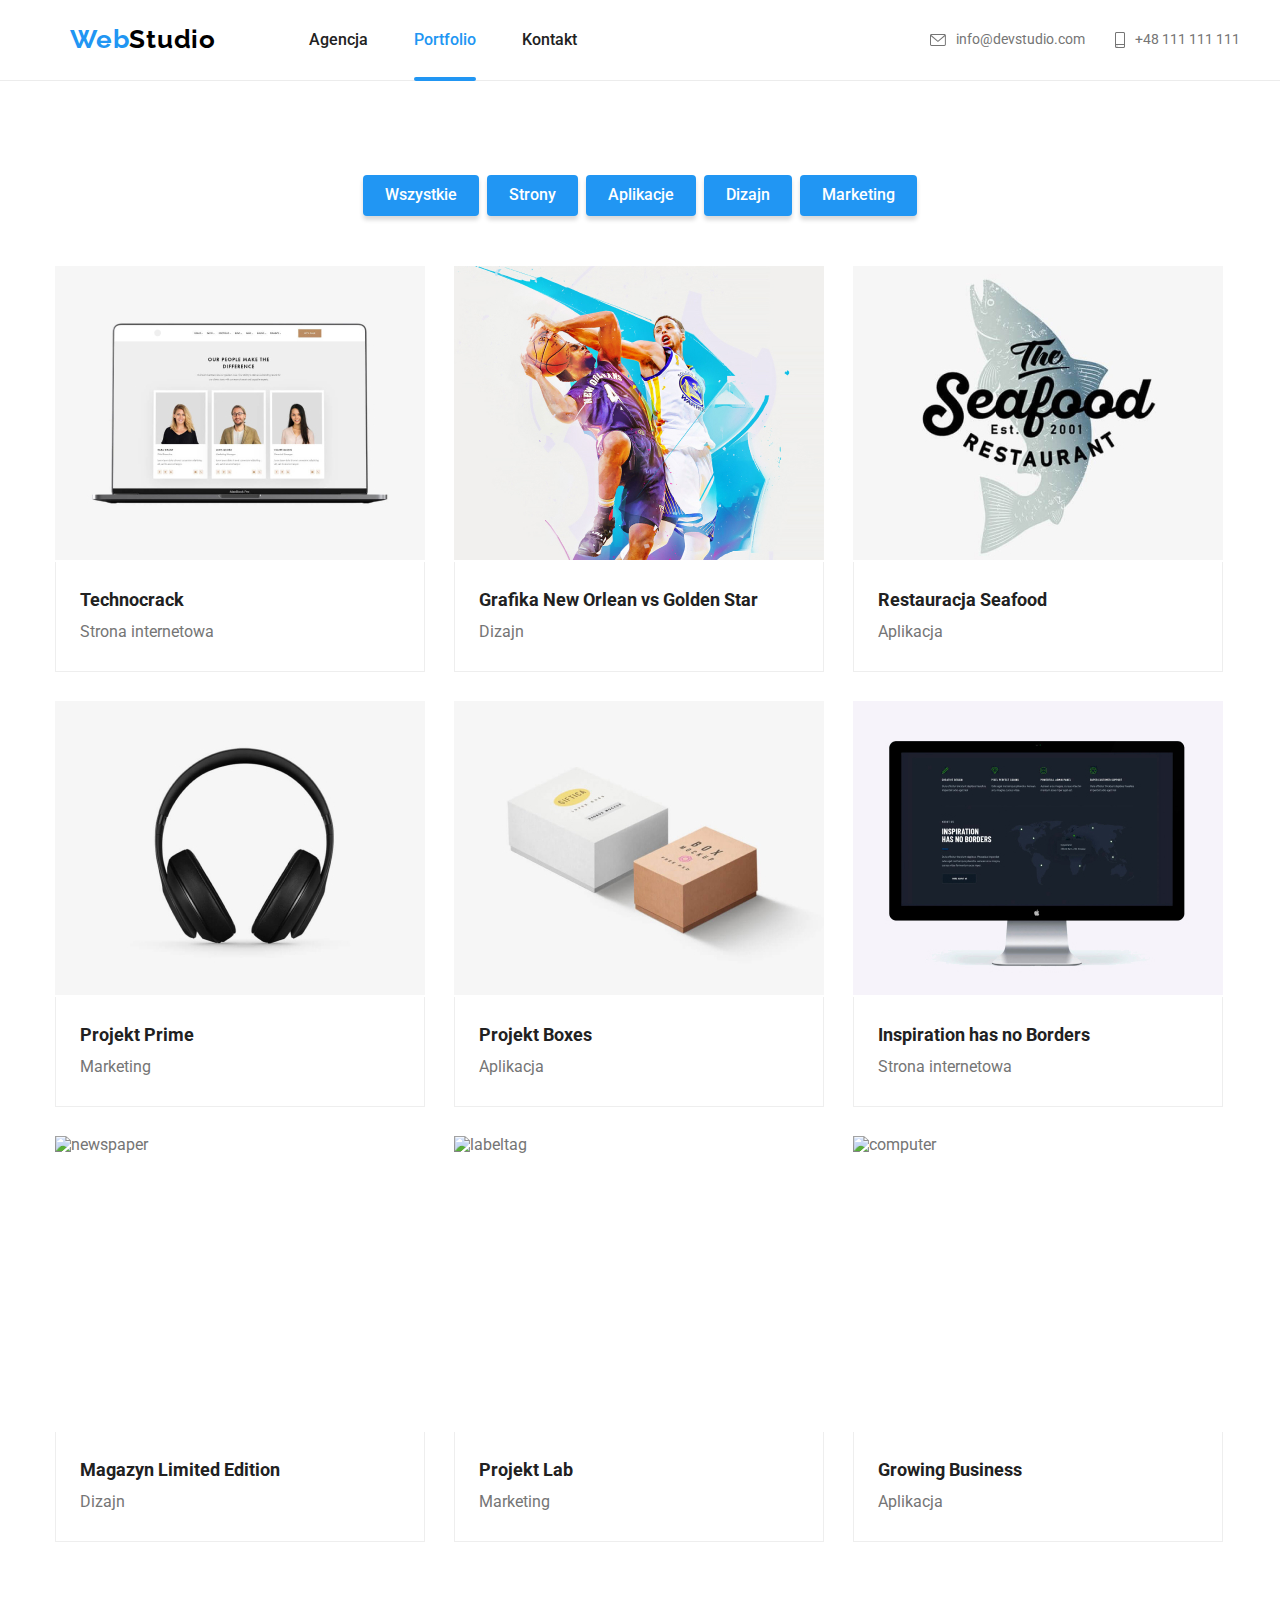
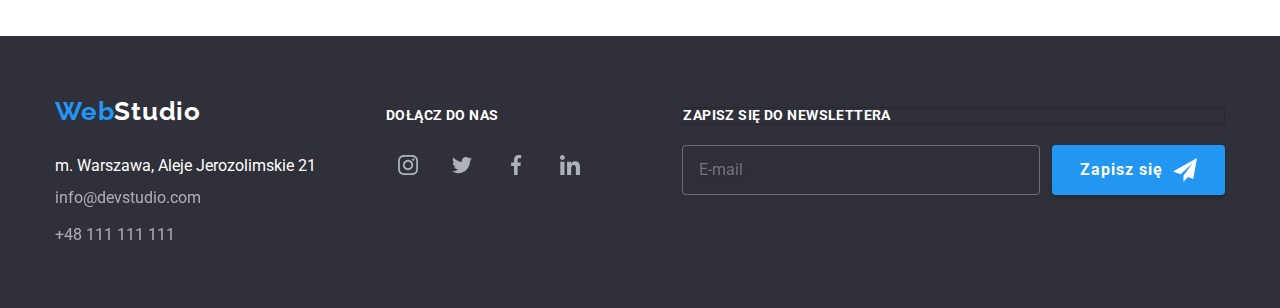
==== commit 9927ddc1: "up" ====
--- a/portfolio.html
+++ b/portfolio.html
@@ -18,7 +18,7 @@
   <body>
     <header class="header">
       <div class="container">
-        <div class="container--header">
+        <div class="container container--header">
           <a class="logo logo__header" href="index.html">
             <span class="logo__web">Web</span>Studio</a
           >
@@ -321,7 +321,7 @@
         <div >
         
             <a class="logo logo__footer" href="index.html">
-            <span class="logo__web">Web</span><span class="logo__web--white">Studio</span></a
+            <span class="logo__web">Web</span><span class="logo__web logo__web--white">Studio</span></a
           >
           <ul class="footer__address">
             <li>m. Warszawa, Aleje Jerozolimskie 21</li>
--- a/css/main.min.css
+++ b/css/main.min.css
@@ -1 +1 @@
-.visually-hidden{position:absolute;width:1px;height:1px;overflow:hidden;border:0;padding:0;clip:rect(1px 1px 1px 1px)}:root{--brand-color: #757575;--beside-color: #2196f3;--animation: 250ms cubic-bezier(0.4, 0, 0.2, 1)}body{font-family:"Roboto","Raleway",sans-serif;color:var(--brand-color);background-color:#fff;scroll-behavior:smooth;min-height:100vh}h1,h2,h3,h4{margin:0;padding:0}ul{margin:0;padding:0;list-style:none}p{margin:0;padding:0}img{display:block;max-width:100%}*::before,*::after{box-sizing:border-box}a{color:inherit;text-decoration:none}input,button,textarea,select{font:inherit}.container{width:1200px;padding:0 15px;margin:0 auto}.container--header{display:flex;align-items:center;height:80px}.cards,.filters,.customers,.members,.solutions,.skills{padding-top:94px;padding-bottom:94px}.header{border-bottom:1px solid #ececec}.customers__title,.members__title,.solutions__title{font-size:36px;line-height:1.1;color:#212121;text-align:center;letter-spacing:.03em}.newsletter__btn,.filters__button,.banner__button{font-size:16px;font-weight:500;border:none;cursor:pointer;text-align:center;border-radius:4px;line-height:1.8;transition:color var(--animation),background-color var(--animation)}.newsletter__btn:hover,.filters__button:hover,.banner__button:hover{background-color:#188ce8;color:#fff}.logo{display:flex;align-items:center;margin-right:93px;flex-direction:row;text-decoration:none;font-size:26px;line-height:1.2;font-weight:700}.logo__header{background-color:#fff;transition:color var(--animation);font-style:700;text-align:center;vertical-align:top;color:#000;list-style-type:none}.logo__header:hover{color:var(--beside-color)}.logo__web{color:var(--beside-color)}.logo__web--white{color:#fff}.logo__foter{background-color:#2f303a}.logo__foter:hover{color:var(--beside-color)}.box{position:relative;overflow:hidden;height:404px;width:370px}.box-1{border-bottom-color:#ececec;border-bottom-width:1px;border-bottom-style:solid}.navigation{margin-right:46px}.navigation__list{display:flex;align-items:center;gap:46px}.navigation__link{display:flex;align-items:center}.navigation__link--active{color:var(--beside-color);position:relative}.navigation__link--active::after{content:"";position:absolute;bottom:-32px;display:block;width:100%;border-top:4px solid var(--beside-color);border-radius:2px}.contacts{display:flex;align-items:center;margin-left:auto;flex-wrap:nowrap;gap:30px}.contacts__link{font-size:14px;line-height:1.1;color:var(--brand-color);display:flex;align-items:center;gap:10px;transition:color var(--animation)}.contacts__link:hover{color:var(--beside-color)}.contacts__icon{fill:currentColor;transition:fill var(--animation)}.contacts__icon:hover,.contacts__icon:focus{color:var(--beside-color)}.banner{display:flex;align-items:center;justify-content:center;background-color:#000;flex-grow:1;height:600px;max-width:1600px;background-image:linear-gradient(rgba(47, 48, 58, 0.4), rgba(47, 48, 58, 0.4)),url("../images/background-img.jpg");background-size:cover;background-repeat:no-repeat;background-position:center;margin:0 auto}.banner__text-container{max-width:696px;margin:0 auto;text-align:center;padding:200px 0 280px 0}.banner__title{font-size:44px;line-height:1.3;color:#fff;margin-bottom:30px}.banner__button{padding:15px 32px;color:#fff;background:var(--beside-color);box-shadow:0px 4px 4px rgba(0,0,0,.15);width:200px}.skills__list{display:flex;flex-wrap:nowrap;gap:30px}.skills__item{display:flex;flex-direction:column;gap:10px;width:270px}.skill__container-icon{display:flex;justify-content:center;align-items:center;max-width:270px;width:100%;min-height:120px;background:#f5f4fa;border-radius:4px;margin-bottom:20px}.skill__icon{width:70px;height:70px}.skill__title{list-style:none;color:#000;font-size:14px;line-height:1.1;display:flex;margin-bottom:10px}.skill__txt{font-size:14px;line-height:1.7;color:var(--brand-color);display:flex}.solutions__title{margin-bottom:50px}.solutions__list{display:flex;gap:30px}.solutions__item{position:relative;border-radius:4px;overflow:hidden}.solution__desc{position:absolute;bottom:0;width:370px;height:70px;display:flex;align-items:center;justify-content:center;font-weight:700;font-size:14px;line-height:1.14;letter-spacing:.03em;text-transform:uppercase;color:#fff;background-color:rgba(47,48,58,.8)}.members{background-color:#f5f4fa}.members__title{margin-bottom:50px}.members__list{display:flex;gap:30px}.members__item{background-color:#fff;box-shadow:0px 1px 3px rgba(0,0,0,.12),0px 1px 1px rgba(0,0,0,.14),0px 2px 1px rgba(0,0,0,.2);width:270px;border-radius:0px 0px 4px 4px;padding-bottom:30px}.member__title{color:#000;font-family:"Roboto";font-style:normal;font-weight:500;font-size:16px;line-height:1.19;text-align:center;letter-spacing:.03em;margin-top:30px;margin-bottom:10px}.member__desc{font-size:16px;color:var(--brand-color);font-family:"Roboto";font-style:normal;font-weight:400;line-height:1.19;text-align:center;letter-spacing:.03em;padding-bottom:30px}.icon__list{display:flex;justify-content:center;align-items:center;list-style:none}.icon__link{display:flex;width:44px;height:44px;border-radius:50%;color:#afb1b8;align-items:center;justify-content:center;margin-right:10px;transition:color var(--animation)}.icon__link:hover,.icon__link:focus{background-color:#2196f3;color:#fff}.icon__image{width:20px;height:20px;fill:currentColor;display:flex}.customers__title{margin-bottom:50px}.customers__list{display:flex;align-items:center;margin-left:auto;justify-content:center;list-style:none;margin-left:-15px;margin-right:-15px}.customers__item{width:170px;height:92px;display:flex;margin-right:15px;margin-left:15px;border:#afb1b8 solid 1px;border-radius:4px;justify-content:center;align-items:center;transition:color var(--animation)}.customers__item:last-child{margin-right:0}.customers__item:hover,.customers__item:focus{border:1px solid var(--beside-color)}.customers__link:hover .customers__logo,.customers__item:focus .customers__logo{fill:var(--beside-color)}.customers__logo{fill:#afb1b8;width:106px;height:52px;transition:fill var(--animation)}.icon-logo-box{display:flex;width:44px;height:44px;align-items:center;justify-content:center}.backdrop{position:fixed;left:0;top:0;width:100%;height:100%;background-color:rgba(0,0,0,.2);opacity:1;transition:opacity var(--animation),visibility var(--animation)}.backdrop.visually-hidden{opacity:0;visibility:hidden;pointer-events:none}.backdrop.visually-hidden .modal{transform:translate(-100%)}.modal{position:absolute;top:50%;left:50%;transform:translate(-50%, -50%);width:528px;height:581px;background-color:#fff;transition:background-color 500ms linear,600ms;padding:40px;border-radius:4px}.modal:hover{background-color:#fff}.modal__header{margin-bottom:12px;font-weight:700;font-size:20px;line-height:1.15;text-align:center;letter-spacing:.03em;color:#000}.form{display:flex;flex-direction:column;gap:10px}.form__label{position:relative;display:block;width:448px;height:58px}.form__input{position:relative;width:100%;height:40px;transition:border var(--animation);border:1px solid rgba(33,33,33,.2);border-radius:4px;padding-left:36px;outline:none}.form__txt{margin-bottom:4px}.form__icon{position:absolute;display:inline-block;width:18px;height:18px;bottom:9px;left:12px;transition:fill var(--animation)}.form__input:focus,.form__input:hover,.form__textarea:focus,.form__textarea:hover{border:solid 1px var(--beside-color)}.form__input:focus+.form__icon,.form__input:hover+.form__icon{fill:var(--beside-color)}.form__textarea{width:448px;height:120px;border:1px solid rgba(33,33,33,.2);box-sizing:border-box;border-radius:4px;padding:12px 16px;transition:border var(--animation);outline:none}.form__textarea::placeholder{font-size:12px;line-height:14px;letter-spacing:.01em;color:rgba(117,117,117,.5)}.input-form:focus-within{border:1px solid var(--beside-color);border-radius:4px;outline:none}.form-textarea:focus-within{border:1px solid var(--beside-color);border-radius:4px;outline:none}.form__checkbox-box{display:flex;width:100%;flex-direction:column;align-items:center;justify-content:center;margin-bottom:30px}.form__checkbox-txt::before{display:inline-block;content:"";width:16px;height:16px;outline:1px solid #000;transition:all var(--animation);margin-right:8px;margin-top:20px;cursor:pointer}.form__checkbox-txt--blue{color:var(--beside-color)}.form__checkbox-input:checked+.form__checkbox-txt::before{background-color:var(--beside-color);background-image:url(../images/checkbox.svg);background-position:0% 50%}.form__btn{display:block;padding:10px 55px;text-align:center;margin-left:auto;margin-right:auto;color:#fff;text-decoration:none;background-color:var(--beside-color);box-shadow:0px 4px 4px rgba(0,0,0,.15);border-radius:4px;border:none;font-weight:700;cursor:pointer;width:200px;height:50px;font-size:16px;line-height:1.88;letter-spacing:.06em;transition:backgorund-color var(--animation)}.modal__btn-close{position:absolute;top:8px;right:8px;width:30px;height:30px;background-color:#fff;border:1px solid rgba(0,0,0,.1);border-radius:50%;cursor:pointer}.filters{padding-bottom:0px}.filters__set{display:flex;justify-content:center;gap:8px}.filters__button{padding:6px 22px;transition:all var(--animation)}.filters__button--active{color:#fff;background-color:var(--beside-color);box-shadow:0px 3px 1px rgba(0,0,0,.1),0px 1px 2px rgba(0,0,0,.08),0px 2px 2px rgba(0,0,0,.12)}.filters__button:hover,.filters__button:focus{box-shadow:0px 3px 1px rgba(0,0,0,.1),0px 1px 2px rgba(0,0,0,.08),0px 2px 2px rgba(0,0,0,.12)}.cards{padding-top:50px}.cards__grid{display:flex;flex-wrap:wrap;justify-content:canter;gap:29px}.cards__grid-item{background-color:#fff}.cards__grid-item:hover,.cards__grid-item:focus{box-shadow:0px 1px 1px rgba(0,0,0,.12),0px 4px 4px rgba(0,0,0,.06),1px 4px 6px rgba(0,0,0,.16)}.card__image-box{position:relative;overflow:hidden;height:296px;width:370px}.card__overlay{position:absolute;z-index:3;top:0;left:0;width:100%;height:100%;background-color:rgba(33,150,243,.9);transform:translatey(101%);color:#fff;padding-top:49px;padding-left:24px;padding-right:45px;margin:0;font-size:18px;line-height:1.55;transition:color var(--animation)}.card:hover .card__overlay{transform:translateX(0)}.card__txt-box{padding:20px 24px;height:110px;border-left:1px solid #eee;border-right:1px solid #eee;border-bottom:1px solid #eee}.card__txt-title{font-weight:700;font-size:18px;line-height:2;color:#212121}.card__txt-description{font-size:16px;line-height:1.8;color:var(--brand-color)}.footer{text-decoration:none;color:#fff;background-color:#2f303a;padding-top:60px;padding-bottom:60px}.footer__direction{display:flex;align-items:baseline}.footer__address{display:flex;flex-direction:column;align-items:left;margin-top:30px;gap:9px;list-style:none}.footer__contact{color:#fff;opacity:.6;background-color:#2f303a;line-height:1.7;font-size:14;transition:color var(--animation)}.footer__contact:hover{color:var(--beside-color)}.sidebar{margin-left:70px;display:flex;flex-direction:column;gap:20px}.sidebar__title{font-weight:700;font-size:14px;line-height:1.1;letter-spacing:.03em;text-transform:uppercase;color:var(--white_color)}.newsletter{margin-left:auto}.newsletter__title{display:block;margin-bottom:20px;font-weight:700;font-size:14px;line-height:1.14;letter-spacing:.03em;text-transform:uppercase;color:var(--white_color);border:1px solid rgba(0,0,0,.15)}.newsletter__form{display:flex}.newsletter__input{width:358px;padding:15px 0 15px 16px;border:1px solid rgba(255,255,255,.3);box-sizing:border-box;filter:drop-shadow(0px 4px 4px rgba(0, 0, 0, 0.15));border-radius:4px;background-color:rgba(0,0,0,0);color:#fff}.newsletter__btn{display:flex;align-items:center;text-align:center;letter-spacing:.06em;color:#fff;padding:10px 28px;margin-left:12px;background:var(--beside-color);box-shadow:0px 4px 4px rgba(0,0,0,.15);border-radius:4px;font-weight:700;font-size:16px;line-height:1.88;cursor:pointer}.newsletter__icon{display:inline-block;width:24px;height:24px;margin-left:10px;fill:#fff}/*# sourceMappingURL=main.min.css.map */+.visually-hidden{position:absolute;width:1px;height:1px;overflow:hidden;border:0;padding:0;clip:rect(1px 1px 1px 1px)}:root{--brand-color: #757575;--beside-color: #2196f3;--animation: 250ms cubic-bezier(0.4, 0, 0.2, 1)}body{font-family:"Roboto","Raleway",sans-serif;color:var(--brand-color);background-color:#fff;scroll-behavior:smooth;min-height:100vh}h1,h2,h3,h4{margin:0;padding:0}ul{margin:0;padding:0;list-style:none}p{margin:0;padding:0}img{display:block;max-width:100%}*::before,*::after{box-sizing:border-box}a{color:inherit;text-decoration:none}input,button,textarea,select{font:inherit}.container{width:1200px;padding:0 15px;margin:0 auto}.container--header{display:flex;align-items:center;height:80px}.cards,.filters,.customers,.members,.solutions,.skills{padding-top:94px;padding-bottom:94px}.header{border-bottom:1px solid #ececec}.customers__title,.members__title,.solutions__title{font-size:36px;line-height:1.1;color:#212121;text-align:center;letter-spacing:.03em}.newsletter__btn,.filters__button,.banner__button{font-size:16px;font-weight:500;border:none;cursor:pointer;color:#fff;background:var(--beside-color);box-shadow:0px 4px 4px rgba(0,0,0,.15);text-align:center;border-radius:4px;line-height:1.8;transition:color var(--animation),background-color var(--animation)}.newsletter__btn:hover,.filters__button:hover,.banner__button:hover{background-color:#188ce8;color:#fff}.logo{display:flex;align-items:center;margin-right:93px;flex-direction:row;text-decoration:none;font-family:"Raleway";font-style:normal;font-size:26px;line-height:1.2;font-weight:700;letter-spacing:.03em}.logo__header{background-color:#fff;transition:color var(--animation);font-style:700;text-align:center;vertical-align:top;color:#000;list-style-type:none}.logo__header:hover{color:var(--beside-color)}.logo__web{color:var(--beside-color)}.logo__web--white{color:#fff}.logo__foter{background-color:#2f303a}.logo__foter:hover{color:var(--beside-color)}.box{position:relative;overflow:hidden;height:404px;width:370px}.box-1{border-bottom-color:#ececec;border-bottom-width:1px;border-bottom-style:solid}.navigation{margin-right:46px}.navigation__list{display:flex;align-items:center;gap:46px}.navigation__link{display:flex;align-items:center;color:#212121;font-weight:500}.navigation__link--active{color:var(--beside-color);position:relative}.navigation__link--active::after{content:"";position:absolute;bottom:-32px;display:block;width:100%;border-top:4px solid var(--beside-color);border-radius:2px}.contacts{display:flex;align-items:center;margin-left:auto;flex-wrap:nowrap;gap:30px}.contacts__link{font-size:14px;line-height:1.1;color:var(--brand-color);display:flex;align-items:center;gap:10px;transition:color var(--animation)}.contacts:hover{color:var(--beside-color)}.contacts__icon{fill:currentColor;transition:fill var(--animation)}.contacts:hover,.contacts:focus{color:var(--beside-color)}.banner{display:flex;align-items:center;justify-content:center;background-color:#000;flex-grow:1;height:600px;max-width:1600px;background-image:linear-gradient(rgba(47, 48, 58, 0.4), rgba(47, 48, 58, 0.4)),url("../images/background-img.jpg");background-size:cover;background-repeat:no-repeat;background-position:center;margin:0 auto}.banner__text-container{max-width:696px;margin:0 auto;text-align:center;padding:200px 0 280px 0}.banner__title{font-size:44px;line-height:1.3;color:#fff;margin-bottom:30px}.banner__button{padding:15px 32px;width:200px}.skills__list{display:flex;flex-wrap:nowrap;gap:30px}.skills__item{display:flex;flex-direction:column;gap:10px;width:270px}.skill__container-icon{display:flex;justify-content:center;align-items:center;max-width:270px;width:100%;min-height:120px;background:#f5f4fa;border-radius:4px;margin-bottom:20px}.skill__icon{width:70px;height:70px}.skill__title{list-style:none;color:#000;font-size:14px;line-height:1.1;display:flex;margin-bottom:10px}.skill__txt{font-size:14px;line-height:1.7;color:var(--brand-color);display:flex}.solutions{padding-top:0px}.solutions__title{margin-bottom:50px}.solutions__list{display:flex;gap:30px}.solutions__item{position:relative;border-radius:4px;overflow:hidden}.solution__desc{position:absolute;bottom:0;width:370px;height:70px;display:flex;align-items:center;justify-content:center;font-weight:700;font-size:14px;line-height:1.14;letter-spacing:.03em;text-transform:uppercase;color:#fff;background-color:rgba(47,48,58,.8)}.members{background-color:#f5f4fa}.members__title{margin-bottom:50px}.members__list{display:flex;gap:30px}.members__item{background-color:#fff;box-shadow:0px 1px 3px rgba(0,0,0,.12),0px 1px 1px rgba(0,0,0,.14),0px 2px 1px rgba(0,0,0,.2);width:270px;border-radius:0px 0px 4px 4px;padding-bottom:30px}.member__title{color:#000;font-family:"Roboto";font-style:normal;font-weight:500;font-size:16px;line-height:1.19;text-align:center;letter-spacing:.03em;margin-top:30px;margin-bottom:10px}.member__desc{font-size:16px;color:var(--brand-color);font-family:"Roboto";font-style:normal;font-weight:400;line-height:1.19;text-align:center;letter-spacing:.03em;padding-bottom:30px}.icon__list{display:flex;justify-content:center;align-items:center;padding-bottom:30px;list-style:none}.icon__link{display:flex;width:44px;height:44px;border-radius:50%;color:#afb1b8;align-items:center;justify-content:center;margin-right:10px;transition:color var(--animation)}.icon__link:hover,.icon__link:focus{background-color:#2196f3;color:#fff}.icon__link .icon__image{width:20px;height:20px;fill:currentColor;display:flex}.customers__title{margin-bottom:50px}.customers__list{display:flex;align-items:center;margin-left:auto;justify-content:center;list-style:none;margin-left:-15px;margin-right:-15px}.customers__item{width:170px;height:92px;display:flex;margin-right:15px;margin-left:15px;border:#afb1b8 solid 1px;border-radius:4px;justify-content:center;align-items:center;transition:color var(--animation)}.customers__item:last-child{margin-right:0}.customers__item:hover,.customers__item:focus{border:1px solid var(--beside-color)}.customers__link:hover .customers__logo,.customers__item:focus .customers__logo{fill:var(--beside-color)}.customers__logo{fill:#afb1b8;width:106px;height:52px;transition:fill var(--animation)}.icon-logo-box{display:flex;width:44px;height:44px;align-items:center;justify-content:center}.backdrop{position:fixed;left:0;top:0;width:100%;height:100%;background-color:rgba(0,0,0,.2);opacity:1;transition:opacity var(--animation),visibility var(--animation)}.backdrop.visually-hidden{opacity:0;visibility:hidden;pointer-events:none}.backdrop.visually-hidden .modal{transform:translate(-100%)}.modal{position:absolute;top:50%;left:50%;transform:translate(-50%, -50%);width:528px;height:581px;background-color:#fff;transition:background-color 500ms linear,600ms;padding:40px;border-radius:4px}.modal:hover{background-color:#fff}.is-hidden{opacity:0;visibility:hidden;pointer-events:none}.is-hidden .modal{transform:translate(-100%)}.modal__header{margin-bottom:12px;font-weight:700;font-size:20px;line-height:1.15;text-align:center;letter-spacing:.03em;color:#000}.form{display:flex;flex-direction:column;gap:10px}.form__label{position:relative;display:block;width:448px;height:58px}.form__input{position:relative;width:100%;height:40px;transition:border var(--animation);border:1px solid rgba(33,33,33,.2);border-radius:4px;padding-left:36px;outline:none}.form__txt{margin-bottom:4px}.form__icon{position:absolute;display:inline-block;width:18px;height:18px;bottom:9px;left:12px;transition:fill var(--animation)}.form__input:focus,.form .form__input:hover,.form__textarea:focus,.form .form__textarea:hover{border:solid 1px var(--beside-color)}.form__input:focus+.form__icon,.form__input:hover+.form__icon{fill:var(--beside-color)}.form__textarea{width:448px;height:120px;border:1px solid rgba(33,33,33,.2);box-sizing:border-box;border-radius:4px;padding:12px 16px;transition:border var(--animation);outline:none}.form::placeholder{font-size:12px;line-height:14px;letter-spacing:.01em;color:rgba(117,117,117,.5)}.input-form:focus-within{border:1px solid var(--beside-color);border-radius:4px;outline:none}.form-textarea:focus-within{border:1px solid var(--beside-color);border-radius:4px;outline:none}.form__checkbox-box{display:flex;width:100%;flex-direction:column;align-items:center;justify-content:center;margin-bottom:30px}.form__checkbox-txt::before{display:inline-block;content:"";width:16px;height:16px;outline:1px solid #000;transition:all var(--animation);margin-right:8px;margin-top:20px;cursor:pointer}.form__checkbox-txt--blue{color:var(--beside-color)}.form__checkbox-input:checked+.form__checkbox-txt::before{background-color:var(--beside-color);background-image:url(../images/checkbox.svg);background-position:0% 50%}.form__btn{display:block;padding:10px 55px;text-align:center;margin-left:auto;margin-right:auto;color:#fff;text-decoration:none;background-color:var(--beside-color);box-shadow:0px 4px 4px rgba(0,0,0,.15);border-radius:4px;border:none;font-weight:700;cursor:pointer;width:200px;height:50px;font-size:16px;line-height:1.88;letter-spacing:.06em;transition:backgorund-color var(--animation)}.modal__btn-close{position:absolute;top:8px;right:8px;width:30px;height:30px;background-color:#fff;border:1px solid rgba(0,0,0,.1);border-radius:50%;cursor:pointer}.filters{padding-bottom:0px}.filters__set{display:flex;justify-content:center;gap:8px}.filters__button{padding:6px 22px;transition:all var(--animation)}.filters--active{color:#fff;background-color:var(--beside-color);box-shadow:0px 3px 1px rgba(0,0,0,.1),0px 1px 2px rgba(0,0,0,.08),0px 2px 2px rgba(0,0,0,.12)}.filters:hover,.filters:focus{box-shadow:0px 3px 1px rgba(0,0,0,.1),0px 1px 2px rgba(0,0,0,.08),0px 2px 2px rgba(0,0,0,.12)}.cards{padding-top:50px}.cards__grid{display:flex;flex-wrap:wrap;justify-content:canter;gap:29px}.cards__grid-item{background-color:#fff}.cards:hover,.cards:focus{box-shadow:0px 1px 1px rgba(0,0,0,.12),0px 4px 4px rgba(0,0,0,.06),1px 4px 6px rgba(0,0,0,.16)}.card__image-box{position:relative;overflow:hidden;height:296px;width:370px}.card__overlay{position:absolute;z-index:3;top:0;left:0;width:100%;height:100%;background-color:rgba(33,150,243,.9);transform:translatey(101%);color:#fff;padding-top:49px;padding-left:24px;padding-right:45px;margin:0;font-size:18px;line-height:1.55;transition:color var(--animation)}.card:hover .card__overlay{transform:translateX(0)}.card__txt-box{padding:20px 24px;height:110px;border-left:1px solid #eee;border-right:1px solid #eee;border-bottom:1px solid #eee}.card__txt-title{font-weight:700;font-size:18px;line-height:2;color:#212121}.card__txt-description{font-size:16px;line-height:1.8;color:var(--brand-color)}.footer{text-decoration:none;color:#fff;background-color:#2f303a;padding-top:60px;padding-bottom:60px}.footer__direction{display:flex;align-items:baseline}.footer__address{display:flex;flex-direction:column;align-items:left;margin-top:30px;gap:9px;list-style:none}.footer__contact{color:#fff;opacity:.6;background-color:#2f303a;line-height:1.7;font-size:14;transition:color var(--animation)}.footer__contact:hover{color:var(--beside-color)}.sidebar{margin-left:70px;display:flex;flex-direction:column;gap:20px}.sidebar__title{font-weight:700;font-size:14px;line-height:1.1;letter-spacing:.03em;text-transform:uppercase;color:var(--white_color)}.newsletter{margin-left:auto}.newsletter__title{display:block;margin-bottom:20px;font-weight:700;font-size:14px;line-height:1.14;letter-spacing:.03em;text-transform:uppercase;color:var(--white_color);border:1px solid rgba(0,0,0,.15)}.newsletter__form{display:flex}.newsletter__input{width:358px;padding:15px 0 15px 16px;border:1px solid rgba(255,255,255,.3);box-sizing:border-box;filter:drop-shadow(0px 4px 4px rgba(0, 0, 0, 0.15));border-radius:4px;background-color:rgba(0,0,0,0);color:#fff}.newsletter__btn{display:flex;align-items:center;text-align:center;letter-spacing:.06em;padding:10px 28px;margin-left:12px;border-radius:4px;font-weight:700;font-size:16px;line-height:1.88;cursor:pointer}.newsletter__icon{display:inline-block;width:24px;height:24px;margin-left:10px;fill:#fff}/*# sourceMappingURL=main.min.css.map */